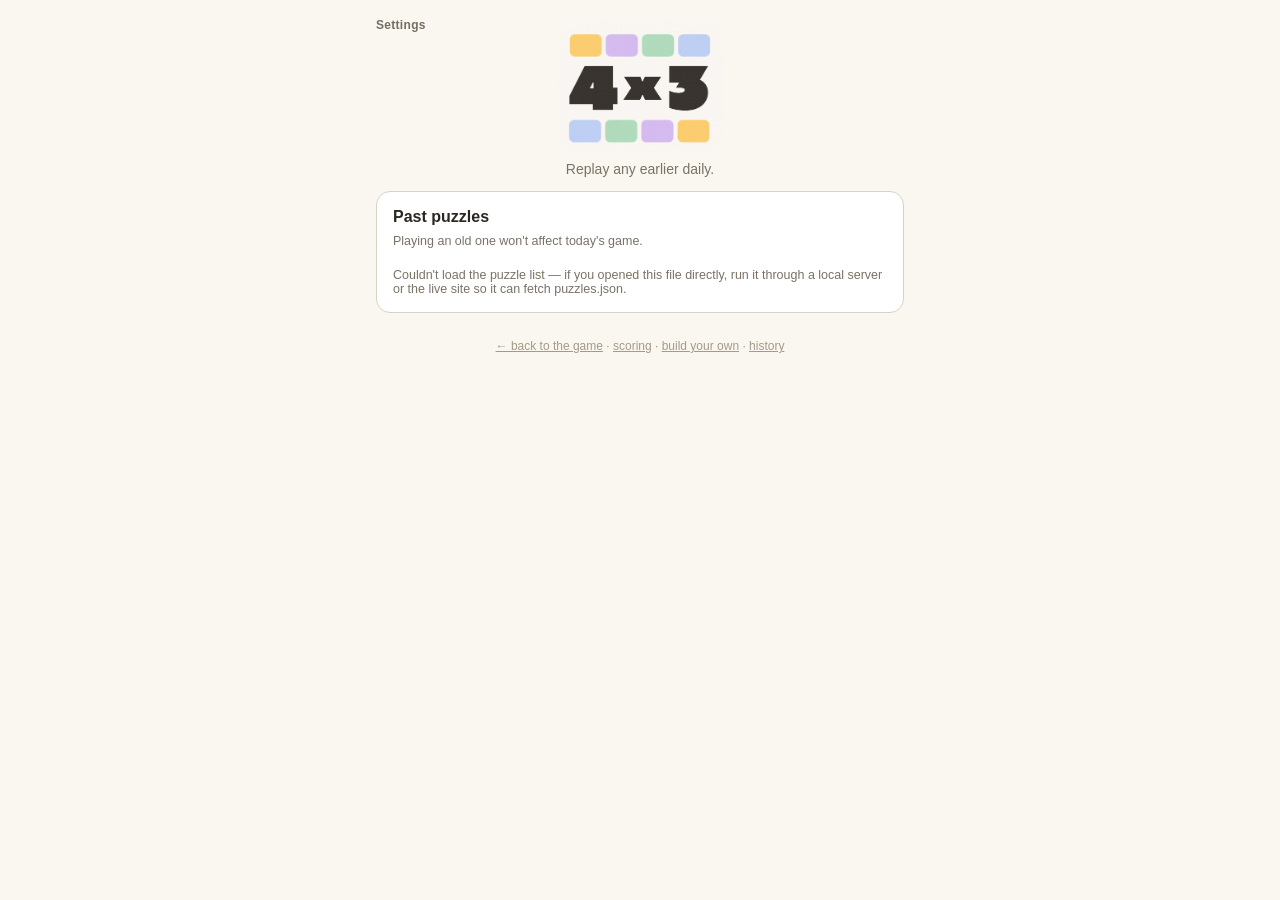
==== archive.html @ e7378973 "push this, but the index is currently broken" ====
<!doctype html>
<html lang="en">
    <head>
        <meta charset="UTF-8" />
        <meta name="viewport" content="width=device-width, initial-scale=1.0" />
        <title>4 × 3 — Past puzzles</title>
        <link rel="manifest" href="manifest.json" />
        <script>
            (function () {
                var p = location.pathname;
                if (!/\/$/.test(p)) {
                    if (/\.[^\/]+$/.test(p)) p = p.replace(/[^\/]*$/, "");
                    else p += "/";
                }
                var b = document.createElement("base");
                b.setAttribute("href", p);
                document.head.appendChild(b);
            })();
        </script>
        <link rel="icon" href="favicon.svg" type="image/svg+xml" />
        <link rel="icon" href="favicon-32.png" type="image/png" sizes="32x32" />
        <link rel="apple-touch-icon" href="apple-touch-icon.png" />
        <link rel="stylesheet" href="shared.css" />
        <script src="shared.js"></script>
        <script defer src="/_vercel/insights/script.js"></script>
    </head>
    <body>
        <div class="wrap">
            <header>
                <a href="index.html" style="display: block"
                    ><img class="logo" src="fourbythreelogo.png" alt="4 × 3"
                /></a>
                <div class="tag">Replay any earlier daily.</div>
            </header>
            <div class="card">
                <b>Past puzzles</b>
                <div class="hint">
                    Playing an old one won't affect today's game.
                </div>
                <div id="archiveList" class="archlist"></div>
            </div>
            <footer>
                <a href="index.html">← back to the game</a> ·
                <a href="scoring.html">scoring</a> ·
                <a href="build.html">build your own</a> ·
                <a href="history.html">history</a>
            </footer>
        </div>
        <script>
            "use strict";
            async function renderArchive() {
                const el = document.getElementById("archiveList");
                el.innerHTML = "<div class='hint'>Loading…</div>";
                let data = null,
                    failed = false;
                try {
                    const r = await fetch(pjURL(), { cache: "no-store" });
                    if (r.ok) data = await r.json();
                    else failed = true;
                } catch (e) {
                    failed = true;
                }
                data = data || {};
                const today = todayStr();
                const showFuture = !!A11Y.fd;
                const keys = Object.keys(data)
                    .filter((k) => showFuture || k <= today)
                    .sort()
                    .reverse();
                if (!keys.length) {
                    el.innerHTML =
                        "<div class='hint'>" +
                        (failed
                            ? "Couldn't load the puzzle list — if you opened this file directly, run it through a local server or the live site so it can fetch puzzles.json."
                            : "No puzzles yet.") +
                        "</div>";
                    return;
                }
                el.innerHTML = "";
                keys.forEach((k) => {
                    const b = document.createElement("button");
                    const isToday = k === today;
                    const isFuture = k > today;
                    b.innerHTML =
                        "<span>" +
                        esc(fmtDate(k)) +
                        "</span>" +
                        "<span class='when'>" +
                        (isToday
                            ? "Today"
                            : isFuture
                              ? "Future (Spoiler!)"
                              : "") +
                        "</span>";
                    if (isFuture) {
                        b.style.borderColor = "var(--bad)";
                        b.style.borderWidth = "2px";
                    }
                    b.onclick = () => {
                        location.href = "index.html#d=" + k;
                    };
                    el.appendChild(b);
                });
            }
            renderArchive();
        </script>
    </body>
</html>
---- shared.css ----
:root {
    --ink: #2b2620;
    --paper: #faf7f1;
    --card: #ffffff;
    --line: #d8d2c6;
    --bad: #d05b5b;
    --good: #56b870;
}

/* Dark Mode Variables and Styling */
.a11y-dm {
    --ink: #faf7f1;
    --paper: #12100d;
    --card: #1f1a16;
    --line: #3d352c;
    --bad: #ff6b6b;
    --good: #51cf66;
}
.a11y-dm .tin {
    background: var(--card);
    border-color: var(--line);
    color: var(--ink);
}
/* Fully remove random color drift in dark mode */
.a11y-dm .tin.idle {
    animation: none !important;
}
/* Styling for settings menu in dark mode */
.a11y-dm #a11yMenu {
    background: var(--card);
    border-color: var(--line);
}
.a11y-dm .a11y-opt:hover {
    background: #2d251f;
}
/* Dark mode modal card */
.a11y-dm .mcard {
    background: var(--card);
    color: var(--ink);
}
/* High contrast + Dark mode combination */
.a11y-dm.a11y-hc {
    --line: #7a7264;
}

* {
    box-sizing: border-box;
    -webkit-tap-highlight-color: transparent;
}
body {
    margin: 0;
    background: var(--paper);
    color: var(--ink);
    font-family:
        -apple-system, BlinkMacSystemFont, "Segoe UI", Roboto, Helvetica, Arial,
        sans-serif;
}
.wrap {
    max-width: 560px;
    margin: 0 auto;
    padding: 20px 16px 60px;
    position: relative;
}
/* subtle current-streak note tucked into the top-right, next to the logo */
.streak-tag {
    position: absolute;
    top: 18px;
    right: 16px;
    z-index: 5; /* mirrors the Settings link on the left */
    font-size: 12px;
    font-weight: 600;
    letter-spacing: 0.3px;
    color: #756d61; /* AA-minimum contrast (~4.8:1) */
    text-decoration: none;
    line-height: 1.2;
    text-align: right;
}
.streak-tag:hover {
    color: #59544a;
}
.streak-tag:focus-visible {
    outline: none;
    border-radius: 4px;
    box-shadow:
        0 0 0 2px var(--paper),
        0 0 0 4px #1f6feb;
}
header {
    text-align: center;
    margin-bottom: 14px;
}
h1 {
    font-size: 42px;
    margin: 0;
    letter-spacing: 2px;
}
.logo {
    width: 168px;
    max-width: 60%;
    display: block;
    margin: 0 auto 6px;
}
.tag {
    color: #7a7264;
    font-size: 14px;
    margin-top: 2px;
}
nav {
    display: flex;
    justify-content: center;
    gap: 8px;
    margin: 18px 0;
}
nav button {
    border: 1.5px solid var(--ink);
    background: transparent;
    color: var(--ink);
    padding: 7px 18px;
    border-radius: 999px;
    font-size: 14px;
    font-weight: 600;
    cursor: pointer;
}
nav button.on {
    background: var(--ink);
    color: var(--paper);
}
.view {
    display: none;
}
.view.on {
    display: block;
}
.card {
    background: var(--card);
    border: 1.5px solid var(--line);
    border-radius: 14px;
    padding: 16px;
    margin-bottom: 14px;
}
.ptitle {
    text-align: center;
    font-weight: 700;
    font-size: 18px;
}
.pauthor {
    text-align: center;
    color: #7a7264;
    font-size: 13px;
    margin-top: 2px;
}
#pSub {
    width: fit-content;
    max-width: 100%;
    margin-left: auto;
    margin-right: auto;
    color: #9a8a6e;
    background: #f4efe6;
    border: 1.5px solid var(--line);
    border-radius: 999px;
    padding: 5px 16px;
    font-size: 12px;
    font-weight: 700;
    letter-spacing: 1px;
    text-transform: uppercase;
}
#pSub.today {
    color: var(--ink);
    border: 2.5px solid transparent;
    padding: 5px 17px;
    background:
        linear-gradient(#f4efe6, #f4efe6) padding-box,
        linear-gradient(
                100deg,
                var(--c0),
                var(--c1),
                var(--c2),
                var(--c3),
                var(--c2),
                var(--c1),
                var(--c0)
            )
            border-box;
    background-size:
        auto,
        320% 100%;
    animation: toastflow 4s ease-in-out infinite alternate;
}
.a11y-dm #pSub {
    background: #2b2620;
    color: var(--ink);
    border-color: var(--line);
}
.a11y-dm #pSub.today {
    background:
        linear-gradient(#1f1a16, #1f1a16) padding-box,
        linear-gradient(
                100deg,
                var(--c0),
                var(--c1),
                var(--c2),
                var(--c3),
                var(--c2),
                var(--c1),
                var(--c0)
            )
            border-box;
}
.betabanner {
    background: #fff3d6;
    border: 1.5px solid #e7b416;
    border-radius: 10px;
    padding: 8px 12px;
    font-size: 13px;
    text-align: center;
    margin-bottom: 12px;
}
.modes {
    display: flex;
    gap: 10px;
    margin-top: 14px;
}
.modes button {
    flex: 1;
    padding: 14px 10px;
    border-radius: 12px;
    border: 1.5px solid var(--ink);
    background: var(--card);
    cursor: pointer;
    font-size: 15px;
    font-weight: 700;
    color: var(--ink);
}
.modes button small {
    display: block;
    font-weight: 400;
    color: #7a7264;
    margin-top: 4px;
    font-size: 12px;
}
.modes button:hover {
    background: #f1ece2;
}
/* board */
#boardWrap {
    margin-top: 4px;
}
#board {
    position: relative;
    width: 100%;
}
.tile {
    position: absolute;
    top: 0;
    left: 0;
    will-change: transform;
    appearance: none;
    -webkit-appearance: none;
    background: none;
    border: 0;
    margin: 0;
    padding: 0;
    font: inherit;
    color: inherit;
    text-align: inherit;
    display: block;
} /* reset native <button> chrome */
/* 3D card: a front face (.tin) and a slightly darker back (.tback) */
.tflip {
    position: absolute;
    inset: 0;
    transform-style: preserve-3d;
    -webkit-transform-style: preserve-3d;
}
.tin {
    width: 100%;
    height: 100%;
    background: var(--card);
    border: 1.5px solid var(--line);
    border-radius: 10px;
    display: flex;
    align-items: center;
    justify-content: center;
    text-align: center;
    font-weight: 700;
    font-size: clamp(11px, 3.4vw, 15px);
    letter-spacing: 0.5px;
    text-transform: uppercase;
    padding: 4px;
    cursor: pointer;
    user-select: none;
    position: relative;
    word-break: break-word;
    transition:
        background 0.35s ease,
        color 0.35s ease,
        border-color 0.35s ease;
    box-shadow: 0 0 0 rgba(43, 38, 32, 0);
    backface-visibility: hidden;
    -webkit-backface-visibility: hidden;
}
.tile.sel .tin {
    background: var(--ink);
    color: var(--paper);
    border-color: var(--ink);
}
.tile:focus-visible {
    outline: none;
}
/* white/blue/white ring reads on light tiles, the black selected tile, and the gold hub alike */
.tile:focus-visible .tin {
    box-shadow:
        0 0 0 2px #fff,
        0 0 0 4px #1f6feb,
        0 0 0 6px #fff !important;
    z-index: 2;
}
/* idle tiles breathe slowly through faint versions of the four game colors */
@keyframes idledrift {
    0% {
        background-color: #fafcff;
    }
    25% {
        background-color: #f9fdfa;
    }
    50% {
        background-color: #fffdf6;
    }
    75% {
        background-color: #fcfaff;
    }
    100% {
        background-color: #fafcff;
    }
}
.tin.idle {
    animation: idledrift 16s linear infinite;
}
.tile.lock .tin {
    cursor: default;
}
.ctrls {
    display: flex;
    justify-content: center;
    gap: 10px;
    margin-top: 16px;
}
.ctrls button,
.hbtn {
    padding: 9px 20px;
    border-radius: 999px;
    border: 1.5px solid var(--ink);
    background: transparent;
    font-weight: 600;
    font-size: 14px;
    cursor: pointer;
    color: var(--ink);
}
.ctrls button.primary,
.hbtn.primary {
    background: var(--ink);
    color: var(--paper);
}
/* visible focus ring on every button — cream gap + blue reads on both the
     transparent pills and the ink-filled primary ones */
nav button:focus-visible,
.modes button:focus-visible,
.ctrls button:focus-visible,
.hbtn:focus-visible,
.yn button:focus-visible,
.mclose:focus-visible,
.fb .stars button:focus-visible {
    outline: none;
    box-shadow:
        0 0 0 2px var(--paper),
        0 0 0 4px #1f6feb;
}
.ctrls button:disabled {
    opacity: 0.35;
    cursor: default;
}
.mist {
    text-align: center;
    margin-top: 12px;
    font-size: 14px;
    color: #7a7264;
}
.mist i {
    display: inline-block;
    width: 11px;
    height: 11px;
    border-radius: 50%;
    background: var(--bad);
    margin: 0 3px;
}
.mist i.spent {
    background: #ddd5c7;
}
.solvedlist {
    margin-top: 10px;
}
.scat {
    border-radius: 10px;
    padding: 5px 12px;
    margin: 5px 0;
    text-align: center;
    display: flex;
    align-items: baseline;
    justify-content: center;
    gap: 8px;
    flex-wrap: wrap;
}
.scat b {
    font-size: 11px;
    letter-spacing: 1.2px;
    text-transform: uppercase;
    white-space: nowrap;
}
.scat span {
    font-size: 13.5px;
    color: var(--ink);
    letter-spacing: 0.3px;
    white-space: nowrap;
}
.scat .hub {
    color: #b8860b;
    font-weight: 700;
}
/* result modal */
#modal {
    position: fixed;
    inset: 0;
    z-index: 100;
    display: none;
    align-items: center;
    justify-content: center;
}
.mback {
    position: absolute;
    inset: 0;
    background: rgba(43, 38, 32, 0.45);
}
.mcard {
    position: relative;
    background: var(--card);
    border-radius: 18px;
    padding: 22px 18px 18px;
    width: 88%;
    max-width: 380px;
    max-height: 86vh;
    overflow: auto;
    box-shadow: 0 14px 44px rgba(43, 38, 32, 0.3);
}
.mclose {
    position: absolute;
    top: 6px;
    right: 12px;
    border: none;
    background: none;
    font-size: 28px;
    cursor: pointer;
    color: #a39a89;
    line-height: 1;
    padding: 4px;
}
.mclose:hover {
    color: var(--ink);
}
.shinewrap {
    position: absolute;
    inset: 0;
    border-radius: inherit;
    overflow: hidden;
    pointer-events: none;
}
.shinewrap .streak {
    position: absolute;
    top: -60%;
    left: 0;
    width: 34%;
    height: 220%;
    transform: rotate(18deg) translateX(-220%);
    background: linear-gradient(
        90deg,
        rgba(255, 255, 255, 0) 0%,
        rgba(255, 255, 255, 0.38) 50%,
        rgba(255, 255, 255, 0) 100%
    );
}
/* top is set per-show in JS to the centre of the 4×3 logo; translateY(-50%)
     centres the pill on that point */
.toast {
    position: fixed;
    left: 50%;
    top: 70px;
    border: 2.5px solid transparent;
    background:
        linear-gradient(var(--card), var(--card)) padding-box,
        linear-gradient(
                100deg,
                var(--c0),
                var(--c1),
                var(--c2),
                var(--c3),
                var(--c2),
                var(--c1),
                var(--c0)
            )
            border-box;
    background-size:
        auto,
        320% 100%;
    animation: toastflow 4s ease-in-out infinite alternate;
    color: var(--ink);
    padding: 9px 18px;
    border-radius: 999px;
    font-size: 14px;
    font-weight: 600;
    box-shadow: 0 6px 18px rgba(43, 38, 32, 0.25);
    opacity: 0;
    transform: translate(-50%, calc(-50% - 30px)) scale(0.9);
    pointer-events: none;
    z-index: 50;
    transition:
        opacity 0.22s ease,
        transform 0.45s cubic-bezier(0.2, 1.45, 0.35, 1);
}
.toast.show {
    opacity: 1;
    transform: translate(-50%, -50%) scale(1);
}
/* exit: accelerate up-and-off to the right with a little spin */
.toast.show.fly {
    opacity: 0;
    transform: translate(calc(-50% + 120vw), calc(-50% - 70vh)) rotate(-200deg)
        scale(1);
    transition:
        transform 0.7s cubic-bezier(0.5, 0, 0.9, 0.4),
        opacity 0.55s ease 0.2s;
}
@keyframes toastflow {
    from {
        background-position:
            0 0,
            0% 50%;
    }
    to {
        background-position:
            0 0,
            100% 50%;
    }
}
/* result */
.result h2 {
    text-align: center;
    margin: 10px 0 2px;
}
.score {
    text-align: center;
    font-size: 15px;
    margin-bottom: 10px;
}
.emoji {
    text-align: center;
    font-size: 22px;
    line-height: 1.35;
    margin: 10px 0;
    user-select: all;
}
.rowbtns {
    display: flex;
    justify-content: center;
    gap: 10px;
    flex-wrap: wrap;
}
/* builder */
.f label {
    display: block;
    font-size: 12px;
    font-weight: 700;
    text-transform: uppercase;
    letter-spacing: 0.5px;
    color: #7a7264;
    margin: 10px 0 3px;
}
.f input {
    width: 100%;
    padding: 10px 12px;
    border: 1.5px solid var(--line);
    border-radius: 8px;
    font-size: 16px;
    background: #fff;
    color: var(--ink);
} /* 16px keeps iOS from zooming on focus */
.f input:focus {
    outline: none;
    border-color: var(--ink);
}
.catbox {
    border: none;
    border-radius: 12px;
    padding: 6px 14px 14px;
    margin-top: 12px;
}
.catbox label {
    color: #5d564a;
}
.two {
    display: flex;
    gap: 8px;
}
.two > div {
    flex: 1;
    min-width: 0;
}
/* phones: stack the side-by-side input pairs and let action buttons wrap full-width */
@media (max-width: 480px) {
    .two {
        flex-direction: column;
        gap: 0;
    }
    .f .ctrls {
        flex-wrap: wrap;
    }
    .f .ctrls button {
        flex: 1 1 100%;
    }
    .catbox {
        padding: 6px 11px 12px;
    }
}
.vmsg {
    font-size: 13.5px;
    margin: 4px 0;
}
.vmsg.err {
    color: var(--bad);
}
.vmsg.ok {
    color: var(--good);
    font-weight: 600;
}
.linkbox {
    background: #f1ece2;
    border-radius: 8px;
    padding: 9px 10px;
    font-size: 12px;
    word-break: break-all;
    margin: 6px 0;
    max-height: 64px;
    overflow: auto;
}
.hint {
    font-size: 12.5px;
    color: #7a7264;
    margin-top: 8px;
}
/* feedback */
.fb .stars {
    display: flex;
    gap: 6px;
    margin: 4px 0 10px;
}
.fb .stars button {
    font-size: 24px;
    background: none;
    border: none;
    cursor: pointer;
    filter: grayscale(1);
    padding: 2px;
}
.fb .stars button.on {
    filter: none;
}
.fb textarea {
    width: 100%;
    min-height: 70px;
    border: 1.5px solid var(--line);
    border-radius: 8px;
    padding: 8px;
    font-size: 14px;
    font-family: inherit;
}
.yn {
    display: flex;
    gap: 8px;
    margin: 4px 0 10px;
}
.yn button {
    padding: 6px 16px;
    border-radius: 999px;
    border: 1.5px solid var(--ink);
    background: transparent;
    cursor: pointer;
    font-weight: 600;
    color: var(--ink);
}
.yn button.on {
    background: var(--ink);
    color: var(--paper);
}
/* stats */
.statgrid {
    display: grid;
    grid-template-columns: repeat(2, 1fr);
    gap: 10px;
    margin-top: 12px;
}
.stat {
    background: #f1ece2;
    border-radius: 10px;
    padding: 14px;
    text-align: center;
}
.stat b {
    display: block;
    font-size: 28px;
}
.stat span {
    font-size: 12.5px;
    color: #7a7264;
}
footer {
    text-align: center;
    font-size: 12px;
    color: #a39a89;
    margin-top: 26px;
}
footer a {
    color: inherit;
    text-decoration: underline;
    cursor: pointer;
}
footer a:hover {
    color: var(--ink);
}
footer a:focus-visible {
    outline: none;
    border-radius: 4px;
    box-shadow:
        0 0 0 2px var(--paper),
        0 0 0 4px #1f6feb;
}
/* archive */
.archlist {
    display: flex;
    flex-direction: column;
    gap: 8px;
    margin-top: 12px;
}
.archlist button {
    display: flex;
    justify-content: space-between;
    align-items: center;
    gap: 10px;
    width: 100%;
    text-align: left;
    padding: 11px 14px;
    border: 1.5px solid var(--line);
    border-radius: 10px;
    background: var(--card);
    color: var(--ink);
    cursor: pointer;
    font-size: 15px;
    font-weight: 600;
}
.archlist button:hover {
    background: #f1ece2;
}
.archlist button.cur {
    border-color: var(--ink);
}
.archlist button .when {
    font-size: 12px;
    color: #7a7264;
    font-weight: 400;
    white-space: nowrap;
}
.archlist button:focus-visible {
    outline: none;
    box-shadow:
        0 0 0 2px var(--paper),
        0 0 0 4px #1f6feb;
}
/* scoring */
.scoresec {
    margin-top: 16px;
}
.scoresec > b {
    font-size: 11px;
    letter-spacing: 1px;
    text-transform: uppercase;
    color: #7a7264;
    display: block;
    margin-bottom: 2px;
}
.srow {
    display: flex;
    justify-content: space-between;
    align-items: baseline;
    gap: 14px;
    padding: 8px 0;
    border-top: 1px solid var(--line);
    font-size: 14px;
    line-height: 1.35;
}
.srow .v {
    font-weight: 700;
    white-space: nowrap;
}
.srow .v.good {
    color: #3b8f57;
}
.srow .v.bad {
    color: var(--bad);
}
.srow .sd {
    color: var(--ink);
    font-size: 11px;
}
.srow .sd {
    color: var(--ink);
    font-size: 11px;
}
.srow .sd {
    color: var(--ink);
    font-size: 11px;
}
/* rounded card; effects STACK so combined results read together */
/* secret reset code: ↑ ↑ ↓ ↓ ↑ ↑ ----------
     Clears the saved progress for the loaded puzzle and deals a fresh board. */
/* mobile-friendly reset: tap the 4×3 logo 5 times quickly */
/* ---------- shareable result image ---------- */
/* smooth four-colour wheel, like the hub tile's end-state gradient */
/* an off-centre diagonal shine streak (pos 0..1 along the top-left→bottom-right axis) */
/* ---- RULE BREAKER: the board crumbles — dusty, cracked, colour drained ---- */
/* ---- metal plaque: engraved gold / silver / red ---- */
/* ---- RAINBOW: four diagonal colour bands behind a frosted panel ---- */
/* rounded card; effects STACK so combined results read together */
/* Perfect Game → a shiny gold ring just inside the rainbow border, plus a glossy 3D sheen */
/* logo if available (data URI never taints the canvas) */
/* footer: tagline + url */
/* URL line, with the little fish in line beside it at 60% opacity */
/* ---------- beta feedback ---------- */
/* stats */
/* achievements box */
.ach-box {
    border: 1.5px solid var(--line);
    border-radius: 14px;
    padding: 14px 14px 15px;
    margin-top: 14px;
    background: var(--card);
}
.ach-box > b {
    font-size: 11px;
    letter-spacing: 1px;
    text-transform: uppercase;
    color: #7a7264;
    display: block;
    margin-bottom: 11px;
}
.ach-grid {
    display: flex;
    flex-wrap: wrap;
    gap: 8px;
}
.achbox {
    width: 46px;
    height: 46px;
    display: flex;
    align-items: center;
    justify-content: center;
    font-size: 24px;
    line-height: 1;
    border-radius: 11px;
    border: 1.5px solid var(--line);
    background: #faf7f1;
    cursor: help;
    user-select: none;
}
.achbox.locked {
    color: #bfb7a7;
    background: #f2eee6;
    font-weight: 700;
    font-size: 20px;
}
.histlist {
    display: flex;
    flex-direction: column;
    gap: 8px;
    margin-top: 14px;
}
.histrow {
    border: 1.5px solid var(--line);
    border-radius: 10px;
    padding: 10px 13px;
    background: var(--card);
}
.histrow .hh-top {
    display: flex;
    justify-content: space-between;
    align-items: baseline;
    gap: 10px;
}
.histrow .hh-date {
    font-weight: 700;
    font-size: 14px;
}
.histrow .hh-score {
    font-weight: 800;
    font-size: 14px;
    white-space: nowrap;
}
.histrow .hh-score.loss {
    color: var(--bad);
}
.histrow .hh-meta {
    font-size: 12.5px;
    color: #7a7264;
    margin-top: 2px;
}
.histrow .hh-badges {
    display: flex;
    flex-wrap: wrap;
    gap: 5px;
    margin-top: 7px;
}
.histrow.tappable {
    cursor: pointer;
}
.histrow.tappable:hover {
    background: #faf7f1;
    border-color: #cfc7b8;
}
.hh-cardlink {
    color: #7d3fc4;
    font-weight: 700;
    white-space: nowrap;
}
#cardLightbox {
    position: fixed;
    inset: 0;
    z-index: 120;
    display: none;
    align-items: center;
    justify-content: center;
    background: rgba(43, 38, 32, 0.62);
    padding: 20px;
    cursor: zoom-out;
}
#cardLightbox.show {
    display: flex;
}
#cardLightbox img {
    max-width: min(420px, 92vw);
    max-height: 90vh;
    width: auto;
    border-radius: 14px;
    box-shadow: 0 14px 44px rgba(0, 0, 0, 0.4);
}
.hbadge {
    font-size: 10.5px;
    font-weight: 700;
    letter-spacing: 0.3px;
    text-transform: uppercase;
    padding: 2px 8px;
    border-radius: 999px;
    background: #f1ece2;
    color: #5d564a;
    border: 1px solid var(--line);
}
.hbadge.gold {
    background: linear-gradient(120deg, #f7e7a8, #d8b24a);
    color: #5a4406;
    border-color: #caa53a;
}
.hbadge.silver {
    background: linear-gradient(120deg, #eef1f5, #c2c9d4);
    color: #5d564a;
    border-color: #d8d2c6;
}
.hbadge.silver {
    background: linear-gradient(120deg, #eef1f5, #c2c9d4);
    color: #4a505c;
    border-color: #b8bfca;
}
.hbadge.rule {
    background: #f3dada;
    color: #7a2e22;
    border-color: #e0b3b3;
}

/* ---------- accessibility menu ---------- */
/* "Settings" link, upper-left of the column — exact mirror of the streak tag */
#a11yBtn {
    position: absolute;
    top: 18px;
    left: 16px;
    z-index: 5;
    border: 0;
    background: none;
    padding: 0;
    font-family: inherit;
    font-size: 12px;
    font-weight: 600;
    letter-spacing: 0.3px;
    line-height: 1.2;
    color: #756d61;
    cursor: pointer;
    text-align: left;
} /* AA-minimum contrast (~4.8:1) */
#a11yBtn:hover {
    color: #59544a;
}
#a11yBtn:focus-visible {
    outline: none;
    border-radius: 4px;
    box-shadow:
        0 0 0 2px var(--paper),
        0 0 0 4px #1f6feb;
}
#a11yMenu {
    position: absolute;
    top: 42px;
    left: 16px;
    z-index: 140;
    background: var(--card);
    border: 1.5px solid var(--line);
    border-radius: 12px;
    padding: 10px;
    box-shadow: 0 8px 26px rgba(43, 38, 32, 0.22);
    min-width: 196px;
}
#a11yMenu[hidden] {
    display: none;
}
#a11yMenu .a11y-h {
    font-size: 11px;
    font-weight: 700;
    text-transform: uppercase;
    letter-spacing: 1px;
    color: #7a7264;
    margin: 2px 4px 8px;
}
.a11y-opt {
    display: flex;
    align-items: center;
    gap: 9px;
    padding: 7px 6px;
    border-radius: 8px;
    font-size: 14px;
    cursor: pointer;
}
.a11y-opt:hover {
    background: #f1ece2;
}
.a11y-opt input {
    width: 18px;
    height: 18px;
    flex: none;
    cursor: pointer;
}
.a11y-opt:focus-within {
    box-shadow:
        0 0 0 2px var(--paper),
        0 0 0 4px #1f6feb;
}

/* ---------- a11y: reduced motion (kills CSS animation/transition; JS gates GSAP) ---------- */
.a11y-rm *,
.a11y-rm *::before,
.a11y-rm *::after {
    animation-duration: 0.001ms !important;
    animation-iteration-count: 1 !important;
    transition-duration: 0.001ms !important;
}

/* ---------- a11y: labeled colors (show each solved tile's colour name) ---------- */
.tlabel {
    display: none;
    position: absolute;
    right: 5px;
    bottom: 3px;
    font-size: 9px;
    font-weight: 800;
    letter-spacing: 0.3px;
    text-transform: lowercase;
    opacity: 0.9;
    pointer-events: none;
}
.a11y-lc .tlabel {
    display: block;
}

/* ---------- a11y: high contrast (darker text, stronger borders) ---------- */
.a11y-hc {
    --line: #8a8174;
}
.a11y-hc body {
    color: #15120d;
}
.a11y-hc .tag,
.a11y-hc .hint,
.a11y-hc footer,
.a11y-hc .pauthor,
.a11y-hc .scat span,
.a11y-hc .srow .sd,
.a11y-hc .streak-tag,
.a11y-hc #a11yBtn,
.a11y-hc .stat span,
.a11y-hc .cell .auth {
    color: #3a3128 !important;
}
.a11y-hc footer a {
    color: #15120d;
}
.a11y-hc .tin {
    border-width: 2px;
    border-color: #6a6253;
}
.a11y-hc .card,
.a11y-hc .histrow,
.a11y-hc .archlist button,
.a11y-hc .tally-row {
    border-color: #7a7264;
}

/* ---------- a11y: bigger text ---------- */
.a11y-bt .tin {
    font-size: clamp(13px, 4.2vw, 18px);
}
.a11y-bt .tag,
.a11y-bt .hint,
.a11y-bt .pauthor {
    font-size: 15px;
}
.a11y-bt .scat span {
    font-size: 15px;
}
.a11y-bt .scat b {
    font-size: 12.5px;
}
.a11y-bt .hbtn,
.a11y-bt .ctrls button,
.a11y-bt nav button,
.a11y-bt .modes button {
    font-size: 16px;
}
.a11y-bt .srow,
.a11y-bt #mbody,
.a11y-bt .result,
.a11y-bt .tr-label {
    font-size: 16px;
}
.a11y-bt .tally-count {
    font-size: 62px;
}
.a11y-bt .hh-date,
.a11y-bt .hh-score,
.a11y-bt footer {
    font-size: 15px;
}
.a11y-bt .f input,
.a11y-bt .f label {
    font-size: 16px;
}

/* ---------- score tally (counter + icon badges in the result modal) ---------- */
.tally-count {
    font-size: 54px;
    font-weight: 800;
    text-align: center;
    color: var(--ink);
    line-height: 1;
    margin: 6px 0 12px;
}
.tally-icons {
    display: flex;
    flex-wrap: wrap;
    gap: 7px;
    justify-content: center;
    min-height: 1px;
}
.tally-ico {
    width: 40px;
    height: 40px;
    display: flex;
    align-items: center;
    justify-content: center;
    font-size: 22px;
    border-radius: 10px;
    border: 1.5px solid var(--line);
    background: #faf7f1;
    cursor: help;
    user-select: none;
}
/* readable award rows: icon · description · coloured points, stays on screen for screenshots */
.tally-list {
    display: flex;
    flex-direction: column;
    gap: 7px;
    max-width: 300px;
    margin: 2px auto 12px;
}
.tally-row {
    display: flex;
    align-items: center;
    gap: 10px;
    padding: 8px 12px;
    border-radius: 11px;
    border: 1.5px solid var(--line);
    background: #fff;
    box-shadow: 0 1px 4px rgba(43, 38, 32, 0.06);
    will-change: transform, opacity;
}
.tally-row .tr-ico {
    flex: none;
    width: 24px;
    text-align: center;
    font-size: 21px;
    line-height: 1;
}
.tally-row .tr-label {
    flex: 1;
    text-align: left;
    font-size: 13.5px;
    font-weight: 600;
    color: var(--ink);
    line-height: 1.25;
}
.tally-row .tr-delta {
    flex: none;
    font-weight: 800;
    font-size: 15px;
    font-variant-numeric: tabular-nums;
}
.tally-row.pos {
    border-color: rgba(86, 184, 112, 0.5);
    background: linear-gradient(#fff, #f4fbf6);
}
.tally-row.pos .tr-delta {
    color: var(--good);
}
.tally-row.neg {
    border-color: rgba(208, 91, 91, 0.45);
    background: linear-gradient(#fff, #fdf5f5);
}
.tally-row.neg .tr-delta {
    color: var(--bad);
}
.tally-row.ach {
    border-color: rgba(231, 180, 22, 0.55);
    background: linear-gradient(#fff, #fdf8e9);
}
/* ---------- history page ---------- */
/* big streak hero in the signature four-colour gradient */
.streak-hero {
    position: relative;
    overflow: hidden;
    border-radius: 16px;
    padding: 22px 18px 20px;
    text-align: center;
    color: #fff;
    margin-top: 14px;
    background: linear-gradient(
        100deg,
        var(--c0),
        var(--c1),
        var(--c2),
        var(--c3),
        var(--c2),
        var(--c1),
        var(--c0)
    );
    background-size: 320% 100%;
    animation: toastflow 5s ease-in-out infinite alternate;
    box-shadow: 0 10px 26px rgba(43, 38, 32, 0.2);
}
.streak-hero .sh-num {
    font-size: 64px;
    font-weight: 800;
    line-height: 1;
    text-shadow: 0 2px 10px rgba(0, 0, 0, 0.22);
}
.streak-hero .sh-label {
    font-size: 13px;
    font-weight: 700;
    letter-spacing: 1.5px;
    text-transform: uppercase;
    margin-top: 4px;
    text-shadow: 0 1px 4px rgba(0, 0, 0, 0.2);
}
.streak-hero .sh-sub {
    font-size: 12.5px;
    margin-top: 9px;
    opacity: 0.95;
    text-shadow: 0 1px 3px rgba(0, 0, 0, 0.2);
}
/* subtle colour-tinted stat squares */
.hstats {
    display: grid;
    grid-template-columns: repeat(2, 1fr);
    gap: 10px;
    margin-top: 10px;
}
.hstat {
    border-radius: 12px;
    padding: 13px 12px;
    text-align: center;
    border: 1.5px solid transparent;
}
.hstat b {
    display: block;
    font-size: 26px;
    font-weight: 800;
    line-height: 1;
    text-shadow: 0 2px 10px rgba(0, 0, 0, 0.22);
}
.hstat {
    border-radius: 12px;
    padding: 13px 12px;
    text-align: center;
    border: 1.5px solid transparent;
}
.hstat.c0 {
    background: #eef4fe;
    border-color: #d3e1fb;
}
.hstat.c0 b {
    color: #3f6fd0;
}
.hstat.c1 {
    background: #edf7f0;
    border-color: #d1e9d8;
}
.hstat.c1 b {
    color: #3f9b5e;
}
.hstat.c2 {
    background: #fcf6e2;
    border-color: #efe2b4;
}
.hstat.c2 b {
    color: #b3870f;
}
.hstat.c3 {
    background: #f5eefb;
    border-color: #e6d5f3;
}
.hstat.c3 b {
    color: #8a55c9;
}
/* achievements rectangle */
.ach-box {
    border: 1.5px solid var(--line);
    border-radius: 14px;
    padding: 14px 14px 15px;
    margin-top: 14px;
    background: var(--card);
}
.ach-box > b {
    font-size: 11px;
    letter-spacing: 1px;
    text-transform: uppercase;
    color: #7a7264;
    display: block;
    margin-bottom: 11px;
}
.ach-grid {
    display: flex;
    flex-wrap: wrap;
    gap: 8px;
}
.achbox {
    width: 46px;
    height: 46px;
    display: flex;
    align-items: center;
    justify-content: center;
    font-size: 24px;
    line-height: 1;
    border-radius: 11px;
    border: 1.5px solid var(--line);
    background: #faf7f1;
    cursor: help;
    user-select: none;
}
.achbox.locked {
    color: #bfb7a7;
    background: #f2eee6;
    font-weight: 700;
    font-size: 20px;
}
.histlist {
    display: flex;
    flex-direction: column;
    gap: 8px;
    margin-top: 14px;
}
.histrow {
    border: 1.5px solid var(--line);
    border-radius: 10px;
    padding: 10px 13px;
    background: var(--card);
}
.histrow .hh-top {
    display: flex;
    justify-content: space-between;
    align-items: baseline;
    gap: 10px;
}
.histrow .hh-date {
    font-weight: 700;
    font-size: 14px;
}
.histrow .hh-score {
    font-weight: 800;
    font-size: 14px;
    white-space: nowrap;
}
.histrow .hh-score.loss {
    color: var(--bad);
}
.histrow .hh-meta {
    font-size: 12.5px;
    color: #7a7264;
    margin-top: 2px;
}
.histrow .hh-badges {
    display: flex;
    flex-wrap: wrap;
    gap: 5px;
    margin-top: 7px;
}
.histrow.tappable {
    cursor: pointer;
}
.histrow.tappable:hover {
    background: #faf7f1;
    border-color: #cfc7b8;
}
.hh-cardlink {
    color: #7d3fc4;
    font-weight: 700;
    white-space: nowrap;
}
#cardLightbox {
    position: fixed;
    inset: 0;
    z-index: 120;
    display: none;
    align-items: center;
    justify-content: center;
    background: rgba(43, 38, 32, 0.62);
    padding: 20px;
    cursor: zoom-out;
}
#cardLightbox.show {
    display: flex;
}
#cardLightbox img {
    max-width: min(420px, 92vw);
    max-height: 90vh;
    width: auto;
    border-radius: 14px;
    box-shadow: 0 14px 44px rgba(0, 0, 0, 0.4);
}
.hbadge {
    font-size: 10.5px;
    font-weight: 700;
    letter-spacing: 0.3px;
    text-transform: uppercase;
    padding: 2px 8px;
    border-radius: 999px;
    background: #f1ece2;
    color: #5d564a;
    border: 1px solid var(--line);
}
.hbadge.gold {
    background: linear-gradient(120deg, #f7e7a8, #d8b24a);
    color: #5a4406;
    border-color: #caa53a;
}
.hbadge.silver {
    background: linear-gradient(120deg, #eef1f5, #c2c9d4);
    color: #4a505c;
    border-color: #b8bfca;
}
.hbadge.rule {
    background: #f3dada;
    color: #7a2e22;
    border-color: #e0b3b3;
}

/* ---------- accessibility menu ---------- */
/* "Settings" link, upper-left of the column — exact mirror of the streak tag */
#a11yBtn {
    position: absolute;
    top: 18px;
    left: 16px;
    z-index: 5;
    border: 0;
    background: none;
    padding: 0;
    font-family: inherit;
    font-size: 12px;
    font-weight: 600;
    letter-spacing: 0.3px;
    line-height: 1.2;
    color: #756d61;
    cursor: pointer;
    text-align: left;
} /* AA-minimum contrast (~4.8:1) */
#a11yBtn:hover {
    color: #59544a;
}
#a11yBtn:focus-visible {
    outline: none;
    border-radius: 4px;
    box-shadow:
        0 0 0 2px var(--paper),
        0 0 0 4px #1f6feb;
}
#a11yMenu {
    position: absolute;
    top: 42px;
    left: 16px;
    z-index: 140;
    background: var(--card);
    border: 1.5px solid var(--line);
    border-radius: 12px;
    padding: 10px;
    box-shadow: 0 8px 26px rgba(43, 38, 32, 0.22);
    min-width: 196px;
}
#a11yMenu[hidden] {
    display: none;
}
#a11yMenu .a11y-h {
    font-size: 11px;
    font-weight: 700;
    text-transform: uppercase;
    letter-spacing: 1px;
    color: #7a7264;
    margin: 2px 4px 8px;
}
.a11y-opt {
    display: flex;
    align-items: center;
    gap: 9px;
    padding: 7px 6px;
    border-radius: 8px;
    font-size: 14px;
    cursor: pointer;
}
.a11y-opt:hover {
    background: #f1ece2;
}
.a11y-opt input {
    width: 18px;
    height: 18px;
    flex: none;
    cursor: pointer;
}
.a11y-opt:focus-within {
    box-shadow:
        0 0 0 2px var(--paper),
        0 0 0 4px #1f6feb;
}

/* ---------- a11y: reduced motion (kills CSS animation/transition; JS gates GSAP) ---------- */
.a11y-rm *,
.a11y-rm *::before,
.a11y-rm *::after {
    animation-duration: 0.001ms !important;
    animation-iteration-count: 1 !important;
    transition-duration: 0.001ms !important;
}

/* ---------- a11y: labeled colors (show each solved tile's colour name) ---------- */
.tlabel {
    display: none;
    position: absolute;
    right: 5px;
    bottom: 3px;
    font-size: 9px;
    font-weight: 800;
    letter-spacing: 0.3px;
    text-transform: lowercase;
    opacity: 0.9;
    pointer-events: none;
}
.a11y-lc .tlabel {
    display: block;
}

/* ---------- a11y: high contrast (darker text, stronger borders) ---------- */
.a11y-hc {
    --line: #8a8174;
}
.a11y-hc body {
    color: #15120d;
}
.a11y-hc .tag,
.a11y-hc .hint,
.a11y-hc footer,
.a11y-hc .pauthor,
.a11y-hc .scat span,
.a11y-hc .srow .sd,
.a11y-hc .streak-tag,
.a11y-hc #a11yBtn,
.a11y-hc .stat span,
.a11y-hc .cell .auth {
    color: #3a3128 !important;
}
.a11y-hc footer a {
    color: #15120d;
}
.a11y-hc .tin {
    border-width: 2px;
    border-color: #6a6253;
}
.a11y-hc .card,
.a11y-hc .histrow,
.a11y-hc .archlist button,
.a11y-hc .tally-row {
    border-color: #7a7264;
}

/* ---------- a11y: bigger text ---------- */
.a11y-bt .tin {
    font-size: clamp(13px, 4.2vw, 18px);
}
.a11y-bt .tag,
.a11y-bt .hint,
.a11y-bt .pauthor {
    font-size: 15px;
}
.a11y-bt .scat span {
    font-size: 15px;
}
.a11y-bt .scat b {
    font-size: 12.5px;
}
.a11y-bt .hbtn,
.a11y-bt .ctrls button,
.a11y-bt nav button,
.a11y-bt .modes button {
    font-size: 16px;
}
.a11y-bt .srow,
.a11y-bt #mbody,
.a11y-bt .result,
.a11y-bt .tr-label {
    font-size: 16px;
}
.a11y-bt .tally-count {
    font-size: 62px;
}
.a11y-bt .hh-date,
.a11y-bt .hh-score,
.a11y-bt footer {
    font-size: 15px;
}
.a11y-bt .f input,
.a11y-bt .f label {
    font-size: 16px;
}
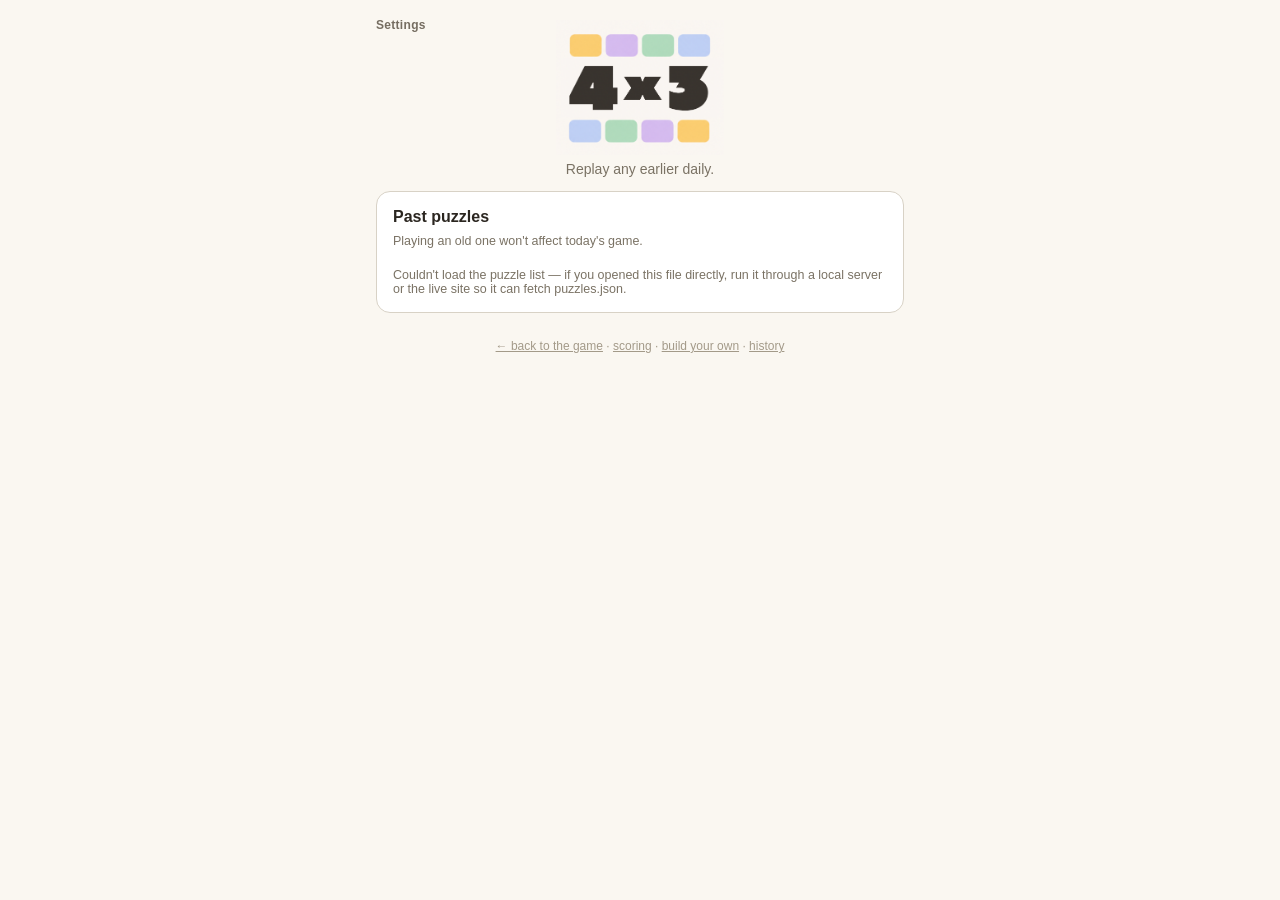
==== commit 1f580fa7: "Make puzzles.json fetchable?" ====
--- a/archive.html
+++ b/archive.html
@@ -22,7 +22,6 @@
         <link rel="apple-touch-icon" href="apple-touch-icon.png" />
         <link rel="stylesheet" href="shared.css" />
         <script src="shared.js"></script>
-        <script defer src="/_vercel/insights/script.js"></script>
     </head>
     <body>
         <div class="wrap">
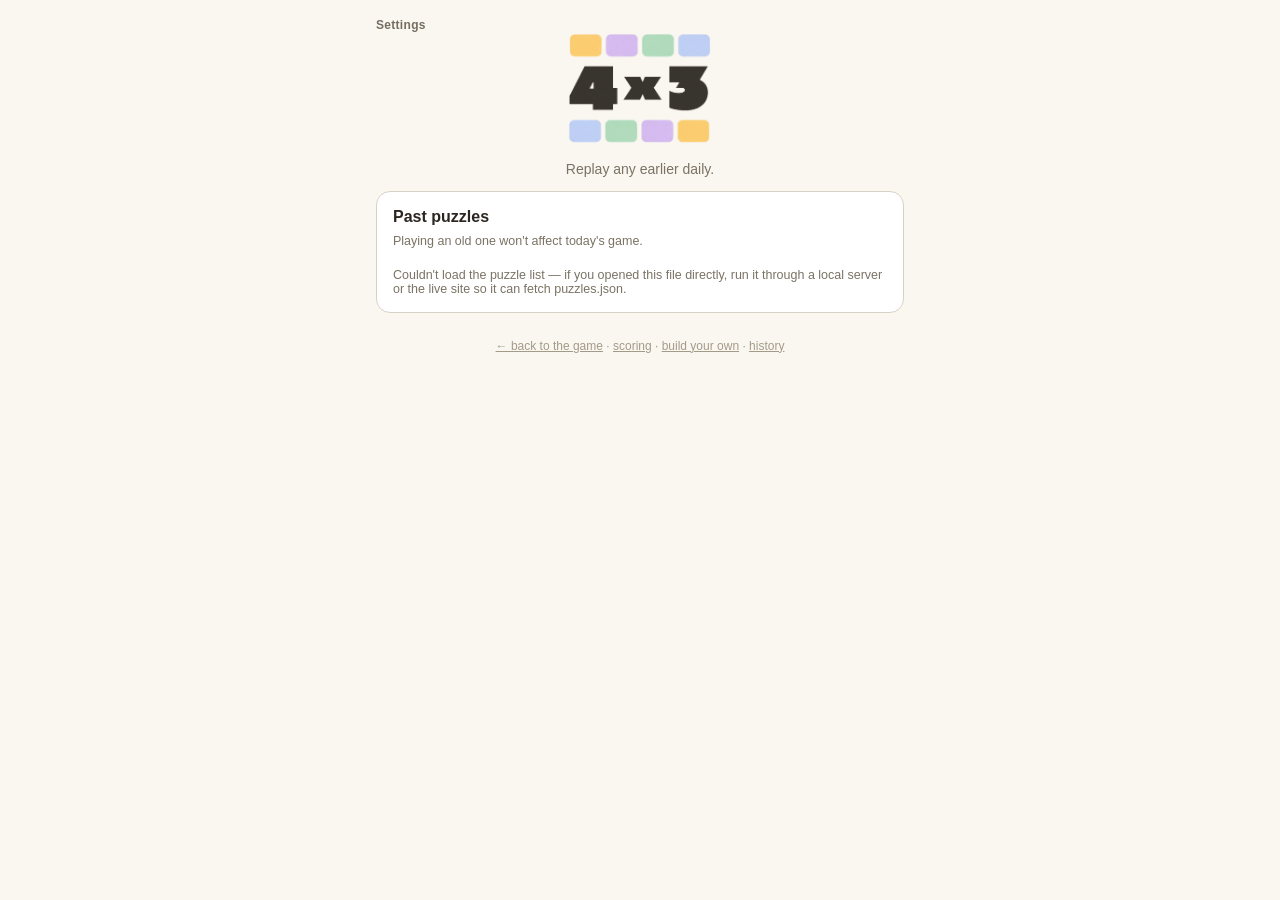
==== commit 89c9585d: "Make all of the logos dynamically theme, fix small formatting issue, and add back scoring page" ====
--- a/archive.html
+++ b/archive.html
@@ -27,7 +27,7 @@
         <div class="wrap">
             <header>
                 <a href="index.html" style="display: block"
-                    ><img class="logo" src="fourbythreelogo.png" alt="4 × 3"
+                    ><img class="logo" src="logo.png" alt="4 × 3"
                 /></a>
                 <div class="tag">Replay any earlier daily.</div>
             </header>
--- a/shared.css
+++ b/shared.css
@@ -817,14 +817,8 @@
 .srow .sd {
     color: var(--ink);
     font-size: 11px;
-}
-.srow .sd {
-    color: var(--ink);
-    font-size: 11px;
-}
-.srow .sd {
-    color: var(--ink);
-    font-size: 11px;
+    text-align: right;
+    max-width: 56%;
 }
 /* rounded card; effects STACK so combined results read together */
 /* secret reset code: ↑ ↑ ↓ ↓ ↑ ↑ ----------
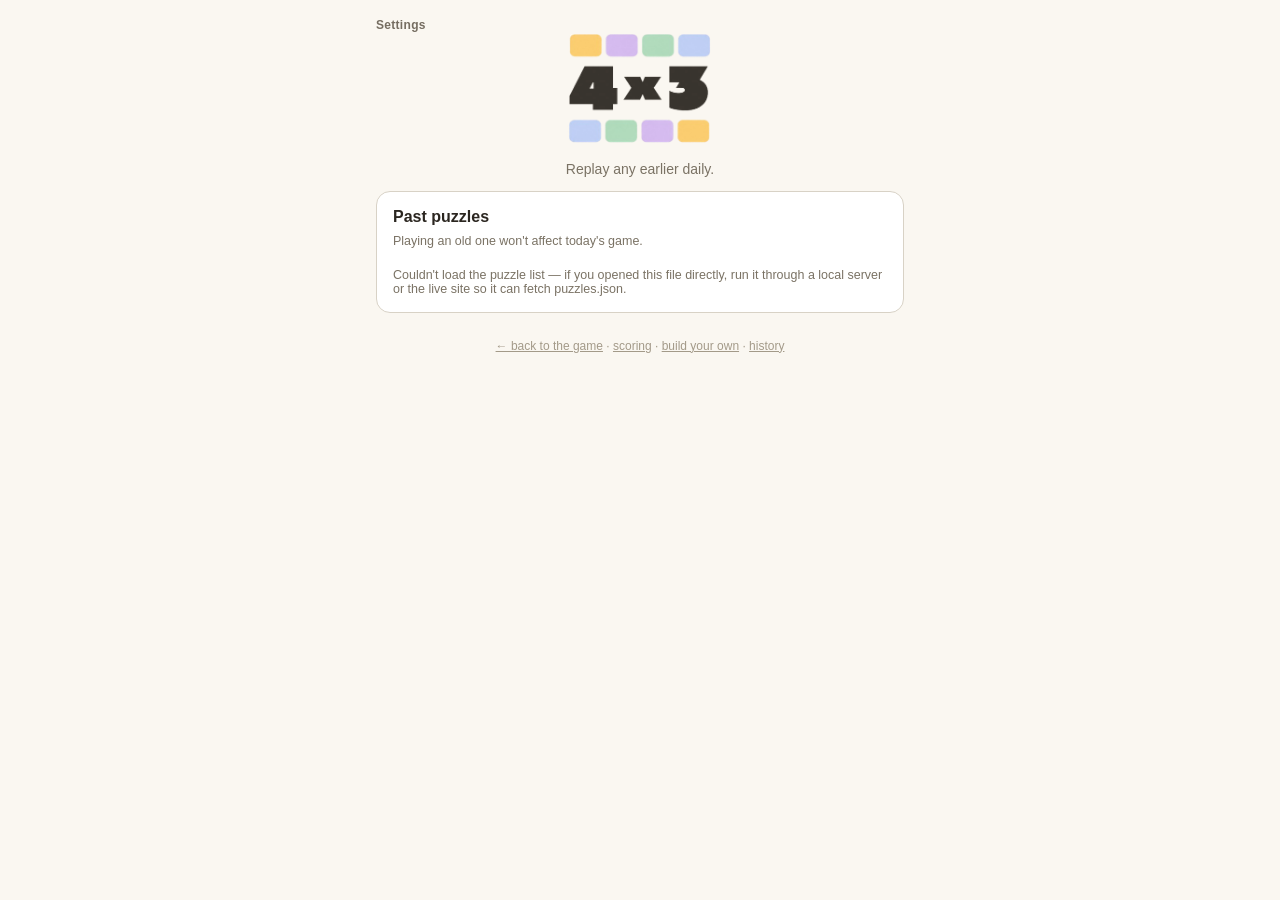
==== commit 0c3d7f3b: "fix svg????" ====
--- a/archive.html
+++ b/archive.html
@@ -18,8 +18,6 @@
             })();
         </script>
         <link rel="icon" href="favicon.svg" type="image/svg+xml" />
-        <link rel="icon" href="favicon-32.png" type="image/png" sizes="32x32" />
-        <link rel="apple-touch-icon" href="apple-touch-icon.png" />
         <link rel="stylesheet" href="shared.css" />
         <script src="shared.js"></script>
     </head>
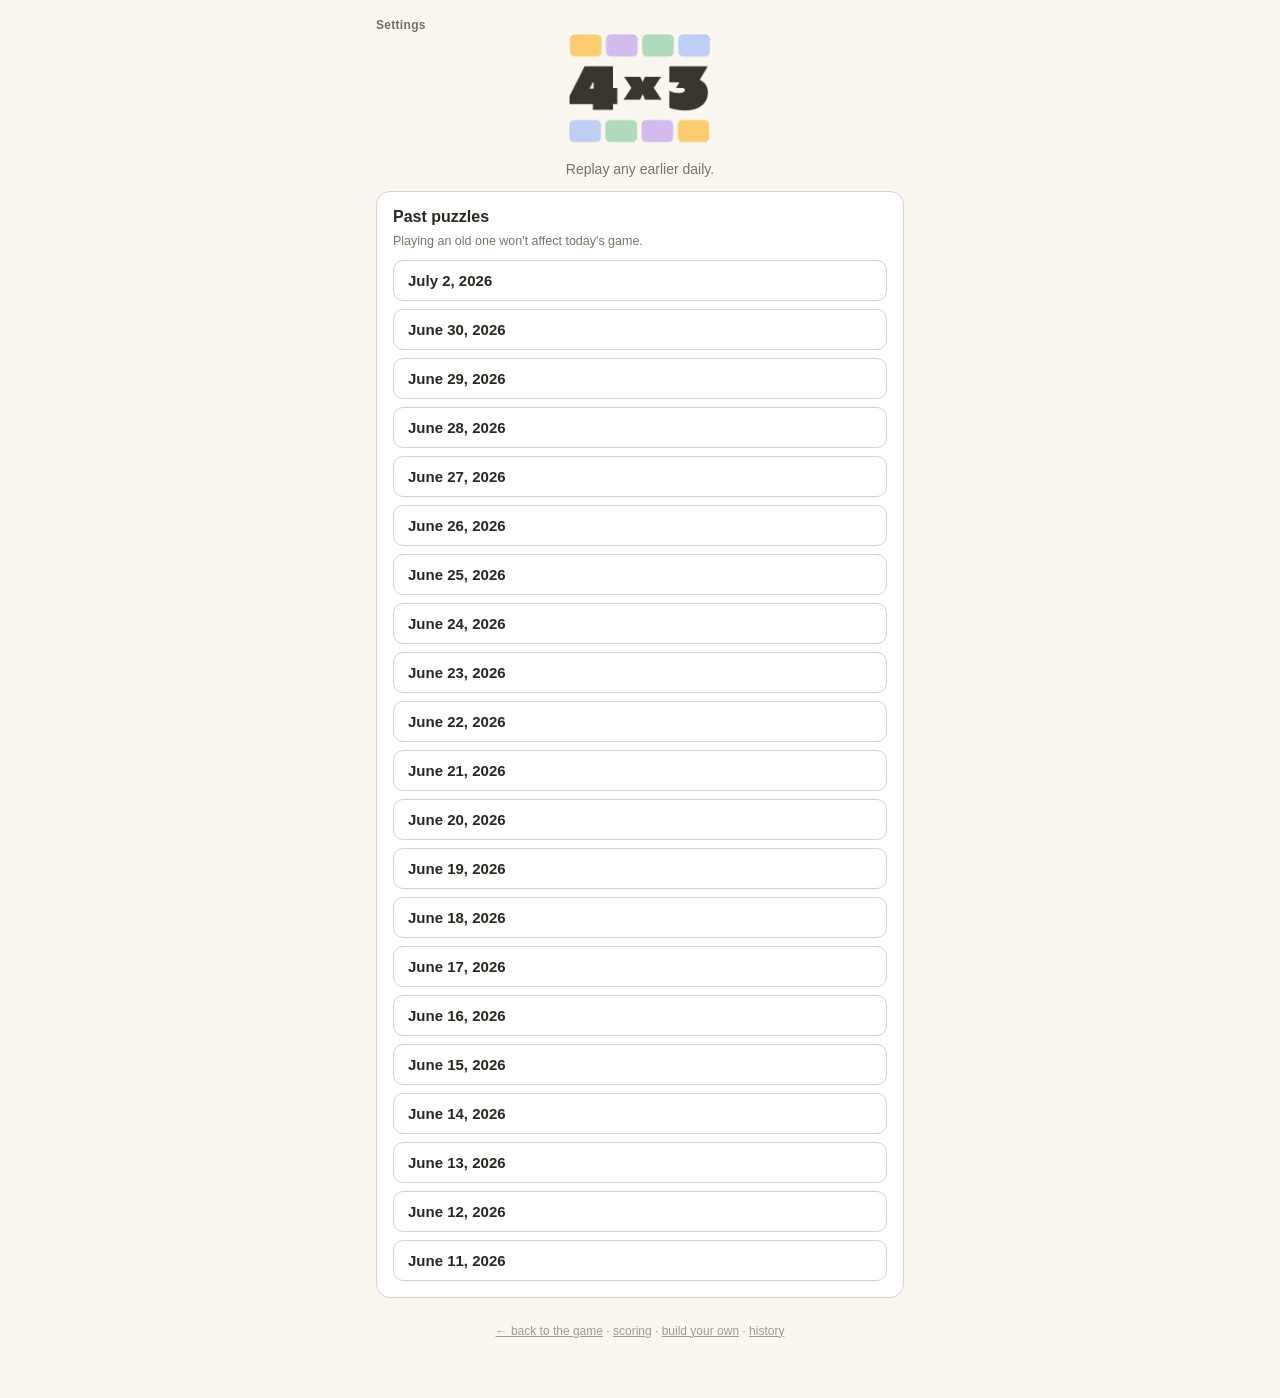
==== commit 6e97107e: "Make local puzzles.json backups, and robustening" ====
--- a/archive.html
+++ b/archive.html
@@ -50,53 +50,104 @@
                 el.innerHTML = "<div class='hint'>Loading…</div>";
                 let data = null,
                     failed = false;
+
                 try {
                     const r = await fetch(pjURL(), { cache: "no-store" });
-                    if (r.ok) data = await r.json();
-                    else failed = true;
+                    if (r.ok) {
+                        data = await r.json();
+                    } else {
+                        throw new Error("Fetching puzzles.json failed");
+                    }
                 } catch (e) {
-                    failed = true;
+                    const r = await fetch("puzzles.json", {
+                        cache: "no-store",
+                    });
+                    if (r.ok) {
+                        data = await r.json();
+                    } else {
+                        failed = true;
+                    }
                 }
+
                 data = data || {};
                 const today = todayStr();
                 const showFuture = !!A11Y.fd;
+
+                // Filter and sort keys descending (newest first)
                 const keys = Object.keys(data)
                     .filter((k) => showFuture || k <= today)
                     .sort()
                     .reverse();
+
                 if (!keys.length) {
                     el.innerHTML =
                         "<div class='hint'>" +
                         (failed
-                            ? "Couldn't load the puzzle list — if you opened this file directly, run it through a local server or the live site so it can fetch puzzles.json."
+                            ? "Couldn't load the puzzle list."
                             : "No puzzles yet.") +
                         "</div>";
                     return;
                 }
+
                 el.innerHTML = "";
+
+                // Create a dedicated container for future items if needed
+                let futureContainer = null;
+                if (showFuture && keys.some((k) => k > today)) {
+                    const details = document.createElement("details");
+                    details.className = "future-spoiler";
+                    details.style.marginBottom = "1em";
+
+                    const summary = document.createElement("summary");
+                    summary.textContent = " Future Puzzles (Spoilers!)";
+                    summary.style.cursor = "pointer";
+                    summary.style.fontWeight = "bold";
+                    summary.style.padding = "0.5em 0";
+
+                    futureContainer = document.createElement("div");
+                    futureContainer.style.display = "flex";
+                    futureContainer.style.flexDirection = "column";
+                    futureContainer.style.gap = "8px";
+                    futureContainer.style.marginTop = "0.5em";
+
+                    details.appendChild(summary);
+                    details.appendChild(futureContainer);
+                    el.appendChild(details);
+                }
+
                 keys.forEach((k) => {
                     const b = document.createElement("button");
                     const isToday = k === today;
                     const isFuture = k > today;
+
                     b.innerHTML =
                         "<span>" +
                         esc(fmtDate(k)) +
                         "</span>" +
                         "<span class='when'>" +
-                        (isToday
-                            ? "Today"
-                            : isFuture
-                              ? "Future (Spoiler!)"
-                              : "") +
+                        (isToday ? "Today" : isFuture ? "Future" : "") +
                         "</span>";
+
                     if (isFuture) {
                         b.style.borderColor = "var(--bad)";
                         b.style.borderWidth = "2px";
                     }
+
+                    if (isToday) {
+                        b.style.borderColor = "var(--good)";
+                        b.style.borderWidth = "2px";
+                    }
+
                     b.onclick = () => {
                         location.href = "index.html#d=" + k;
                     };
-                    el.appendChild(b);
+
+                    // Append to the spoiler drawer if it's a future puzzle, otherwise append normally
+                    if (isFuture && futureContainer) {
+                        futureContainer.appendChild(b);
+                    } else {
+                        el.appendChild(b);
+                    }
                 });
             }
             renderArchive();
--- a/shared.css
+++ b/shared.css
@@ -767,6 +767,9 @@
 .archlist button:hover {
     background: #f1ece2;
 }
+.a11y-dm .archlist button:hover {
+    background: #2a241a;
+}
 .archlist button.cur {
     border-color: var(--ink);
 }
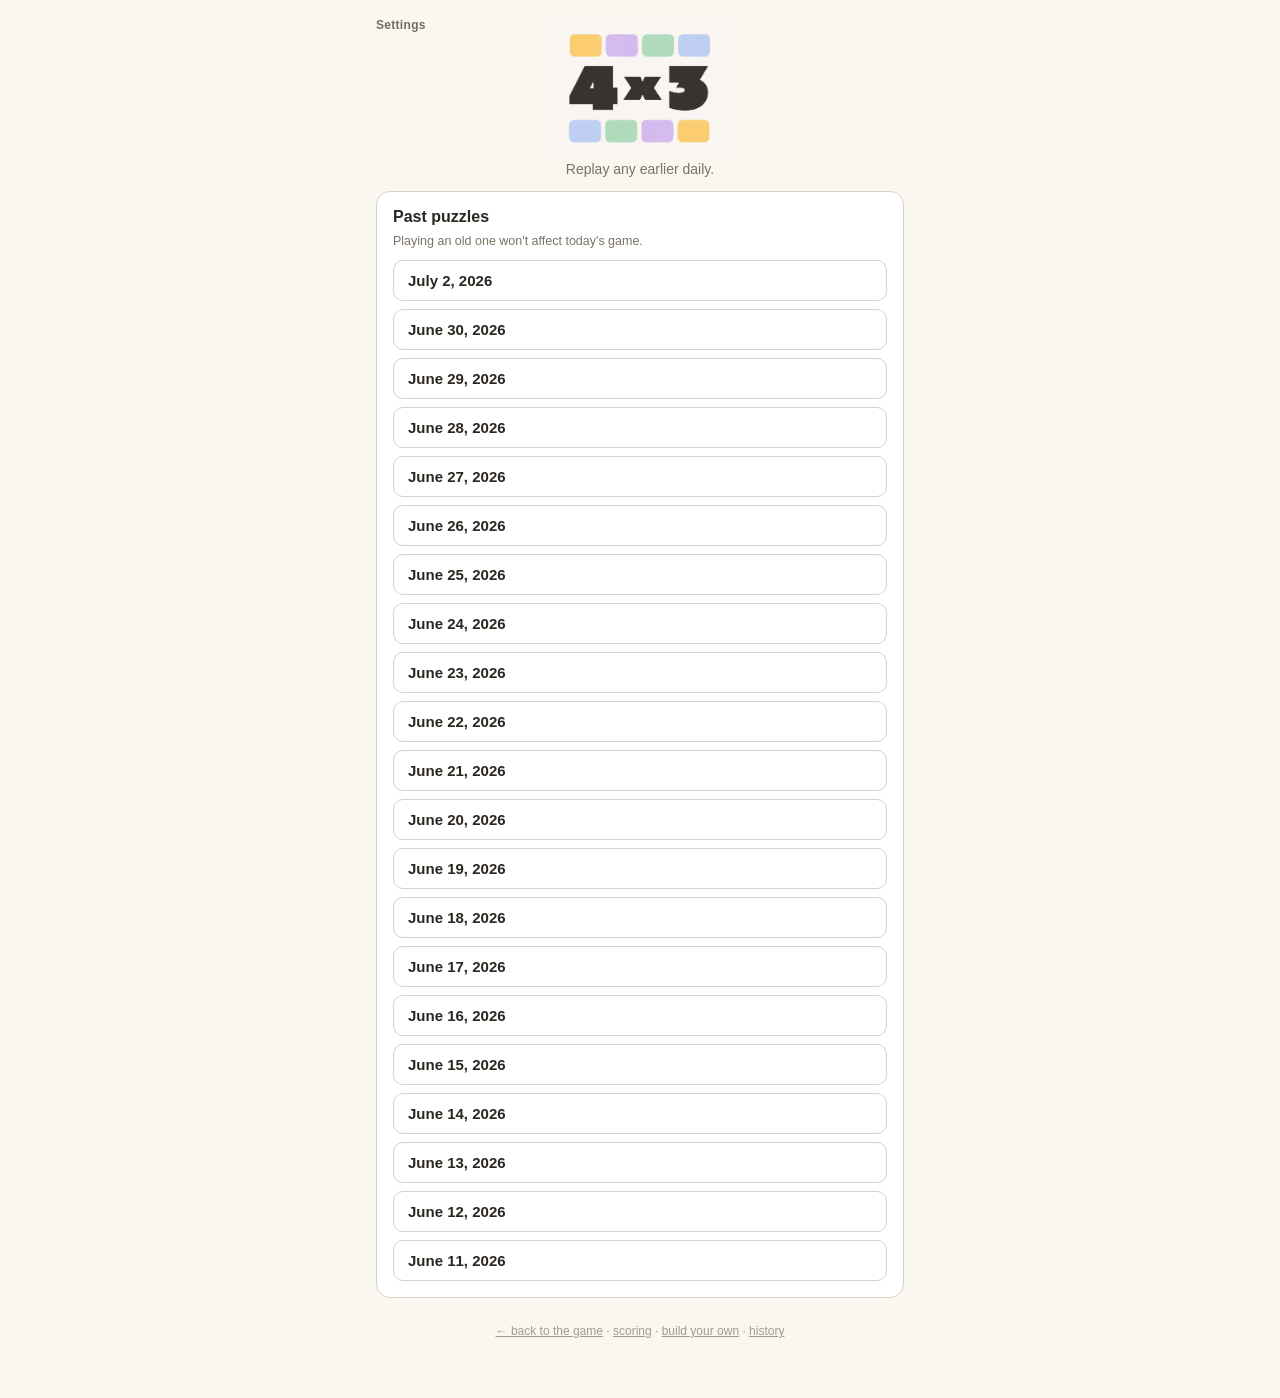
==== commit 3b9feec4: "Automated upstream update sync: 2026-06-25 17:23 UTC" ====
--- a/archive.html
+++ b/archive.html
@@ -1,156 +1,61 @@
-<!doctype html>
+<!DOCTYPE html>
 <html lang="en">
-    <head>
-        <meta charset="UTF-8" />
-        <meta name="viewport" content="width=device-width, initial-scale=1.0" />
-        <title>4 × 3 — Past puzzles</title>
-        <link rel="manifest" href="manifest.json" />
-        <script>
-            (function () {
-                var p = location.pathname;
-                if (!/\/$/.test(p)) {
-                    if (/\.[^\/]+$/.test(p)) p = p.replace(/[^\/]*$/, "");
-                    else p += "/";
-                }
-                var b = document.createElement("base");
-                b.setAttribute("href", p);
-                document.head.appendChild(b);
-            })();
-        </script>
-        <link rel="icon" href="favicon.svg" type="image/svg+xml" />
-        <link rel="stylesheet" href="shared.css" />
-        <script src="shared.js"></script>
-    </head>
-    <body>
-        <div class="wrap">
-            <header>
-                <a href="index.html" style="display: block"
-                    ><img class="logo" src="logo.png" alt="4 × 3"
-                /></a>
-                <div class="tag">Replay any earlier daily.</div>
-            </header>
-            <div class="card">
-                <b>Past puzzles</b>
-                <div class="hint">
-                    Playing an old one won't affect today's game.
-                </div>
-                <div id="archiveList" class="archlist"></div>
-            </div>
-            <footer>
-                <a href="index.html">← back to the game</a> ·
-                <a href="scoring.html">scoring</a> ·
-                <a href="build.html">build your own</a> ·
-                <a href="history.html">history</a>
-            </footer>
-        </div>
-        <script>
-            "use strict";
-            async function renderArchive() {
-                const el = document.getElementById("archiveList");
-                el.innerHTML = "<div class='hint'>Loading…</div>";
-                let data = null,
-                    failed = false;
-
-                try {
-                    const r = await fetch(pjURL(), { cache: "no-store" });
-                    if (r.ok) {
-                        data = await r.json();
-                    } else {
-                        throw new Error("Fetching puzzles.json failed");
-                    }
-                } catch (e) {
-                    const r = await fetch("puzzles.json", {
-                        cache: "no-store",
-                    });
-                    if (r.ok) {
-                        data = await r.json();
-                    } else {
-                        failed = true;
-                    }
-                }
-
-                data = data || {};
-                const today = todayStr();
-                const showFuture = !!A11Y.fd;
-
-                // Filter and sort keys descending (newest first)
-                const keys = Object.keys(data)
-                    .filter((k) => showFuture || k <= today)
-                    .sort()
-                    .reverse();
-
-                if (!keys.length) {
-                    el.innerHTML =
-                        "<div class='hint'>" +
-                        (failed
-                            ? "Couldn't load the puzzle list."
-                            : "No puzzles yet.") +
-                        "</div>";
-                    return;
-                }
-
-                el.innerHTML = "";
-
-                // Create a dedicated container for future items if needed
-                let futureContainer = null;
-                if (showFuture && keys.some((k) => k > today)) {
-                    const details = document.createElement("details");
-                    details.className = "future-spoiler";
-                    details.style.marginBottom = "1em";
-
-                    const summary = document.createElement("summary");
-                    summary.textContent = " Future Puzzles (Spoilers!)";
-                    summary.style.cursor = "pointer";
-                    summary.style.fontWeight = "bold";
-                    summary.style.padding = "0.5em 0";
-
-                    futureContainer = document.createElement("div");
-                    futureContainer.style.display = "flex";
-                    futureContainer.style.flexDirection = "column";
-                    futureContainer.style.gap = "8px";
-                    futureContainer.style.marginTop = "0.5em";
-
-                    details.appendChild(summary);
-                    details.appendChild(futureContainer);
-                    el.appendChild(details);
-                }
-
-                keys.forEach((k) => {
-                    const b = document.createElement("button");
-                    const isToday = k === today;
-                    const isFuture = k > today;
-
-                    b.innerHTML =
-                        "<span>" +
-                        esc(fmtDate(k)) +
-                        "</span>" +
-                        "<span class='when'>" +
-                        (isToday ? "Today" : isFuture ? "Future" : "") +
-                        "</span>";
-
-                    if (isFuture) {
-                        b.style.borderColor = "var(--bad)";
-                        b.style.borderWidth = "2px";
-                    }
-
-                    if (isToday) {
-                        b.style.borderColor = "var(--good)";
-                        b.style.borderWidth = "2px";
-                    }
-
-                    b.onclick = () => {
-                        location.href = "index.html#d=" + k;
-                    };
-
-                    // Append to the spoiler drawer if it's a future puzzle, otherwise append normally
-                    if (isFuture && futureContainer) {
-                        futureContainer.appendChild(b);
-                    } else {
-                        el.appendChild(b);
-                    }
-                });
-            }
-            renderArchive();
-        </script>
-    </body>
+<head>
+<meta charset="UTF-8">
+<meta name="viewport" content="width=device-width, initial-scale=1.0">
+<title>4 × 3 — Past puzzles</title>
+<script>(function(){var p=location.pathname;if(!/\/$/.test(p)){if(/\.[^\/]+$/.test(p))p=p.replace(/[^\/]*$/,"");else p+="/";}var b=document.createElement("base");b.setAttribute("href",p);document.head.appendChild(b);})();</script>
+<link rel="icon" href="favicon.svg" type="image/svg+xml">
+<link rel="icon" href="favicon-32.png" type="image/png" sizes="32x32">
+<link rel="apple-touch-icon" href="apple-touch-icon.png">
+<link rel="stylesheet" href="shared.css">
+<script src="shared.js"></script>
+<script defer src="/_vercel/insights/script.js"></script>
+</head>
+<body>
+<div class="wrap">
+  <header>
+    <a href="index.html" style="display:block"><img class="logo" src="fourbythreelogo.png" alt="4 × 3"></a>
+    <div class="tag">Replay any earlier daily.</div>
+  </header>
+  <div class="card">
+    <b>Past puzzles</b>
+    <div class="hint">Playing an old one won't affect today's game.</div>
+    <div id="archiveList" class="archlist"></div>
+  </div>
+  <footer>
+    <a href="index.html">← back to the game</a> · <a href="scoring.html">scoring</a> · <a href="build.html">build your own</a> · <a href="history.html">history</a>
+  </footer>
+</div>
+<script>
+"use strict";
+async function renderArchive(){
+  const el=document.getElementById("archiveList");
+  el.innerHTML="<div class='hint'>Loading…</div>";
+  let data=null, failed=false;
+  try{
+    const r=await fetch(pjURL(),{cache:"no-store"});
+    if(r.ok) data=await r.json(); else failed=true;
+  }catch(e){ failed=true; }
+  data=data||{};
+  const today=todayStr();
+  const keys=Object.keys(data).filter(k=>k<=today).sort().reverse();
+  if(!keys.length){
+    el.innerHTML="<div class='hint'>"+(failed
+      ? "Couldn't load the puzzle list — if you opened this file directly, run it through a local server or the live site so it can fetch puzzles.json."
+      : "No puzzles yet.")+"</div>";
+    return;
+  }
+  el.innerHTML="";
+  keys.forEach(k=>{
+    const b=document.createElement("button");
+    b.innerHTML="<span>"+esc(fmtDate(k))+"</span>"+
+      "<span class='when'>"+(k===today?"Today":"")+"</span>";
+    b.onclick=()=>{ location.href="index.html#d="+k; };
+    el.appendChild(b);
+  });
+}
+renderArchive();
+</script>
+</body>
 </html>
--- a/shared.css
+++ b/shared.css
@@ -1,1665 +1,340 @@
-:root {
-    --ink: #2b2620;
-    --paper: #faf7f1;
-    --card: #ffffff;
-    --line: #d8d2c6;
-    --bad: #d05b5b;
-    --good: #56b870;
-}
-
-/* Dark Mode Variables and Styling */
-.a11y-dm {
-    --ink: #faf7f1;
-    --paper: #12100d;
-    --card: #1f1a16;
-    --line: #3d352c;
-    --bad: #ff6b6b;
-    --good: #51cf66;
-}
-.a11y-dm .tin {
-    background: var(--card);
-    border-color: var(--line);
-    color: var(--ink);
-}
-/* Fully remove random color drift in dark mode */
-.a11y-dm .tin.idle {
-    animation: none !important;
-}
-/* Styling for settings menu in dark mode */
-.a11y-dm #a11yMenu {
-    background: var(--card);
-    border-color: var(--line);
-}
-.a11y-dm .a11y-opt:hover {
-    background: #2d251f;
-}
-/* Dark mode modal card */
-.a11y-dm .mcard {
-    background: var(--card);
-    color: var(--ink);
-}
-/* High contrast + Dark mode combination */
-.a11y-dm.a11y-hc {
-    --line: #7a7264;
-}
-
-* {
-    box-sizing: border-box;
-    -webkit-tap-highlight-color: transparent;
-}
-body {
-    margin: 0;
-    background: var(--paper);
-    color: var(--ink);
-    font-family:
-        -apple-system, BlinkMacSystemFont, "Segoe UI", Roboto, Helvetica, Arial,
-        sans-serif;
-}
-.wrap {
-    max-width: 560px;
-    margin: 0 auto;
-    padding: 20px 16px 60px;
-    position: relative;
-}
-/* subtle current-streak note tucked into the top-right, next to the logo */
-.streak-tag {
-    position: absolute;
-    top: 18px;
-    right: 16px;
-    z-index: 5; /* mirrors the Settings link on the left */
-    font-size: 12px;
-    font-weight: 600;
-    letter-spacing: 0.3px;
-    color: #756d61; /* AA-minimum contrast (~4.8:1) */
-    text-decoration: none;
-    line-height: 1.2;
-    text-align: right;
-}
-.streak-tag:hover {
-    color: #59544a;
-}
-.streak-tag:focus-visible {
-    outline: none;
-    border-radius: 4px;
-    box-shadow:
-        0 0 0 2px var(--paper),
-        0 0 0 4px #1f6feb;
-}
-header {
-    text-align: center;
-    margin-bottom: 14px;
-}
-h1 {
-    font-size: 42px;
-    margin: 0;
-    letter-spacing: 2px;
-}
-.logo {
-    width: 168px;
-    max-width: 60%;
-    display: block;
-    margin: 0 auto 6px;
-}
-.tag {
-    color: #7a7264;
-    font-size: 14px;
-    margin-top: 2px;
-}
-nav {
-    display: flex;
-    justify-content: center;
-    gap: 8px;
-    margin: 18px 0;
-}
-nav button {
-    border: 1.5px solid var(--ink);
-    background: transparent;
-    color: var(--ink);
-    padding: 7px 18px;
-    border-radius: 999px;
-    font-size: 14px;
-    font-weight: 600;
-    cursor: pointer;
-}
-nav button.on {
-    background: var(--ink);
-    color: var(--paper);
-}
-.view {
-    display: none;
-}
-.view.on {
-    display: block;
-}
-.card {
-    background: var(--card);
-    border: 1.5px solid var(--line);
-    border-radius: 14px;
-    padding: 16px;
-    margin-bottom: 14px;
-}
-.ptitle {
-    text-align: center;
-    font-weight: 700;
-    font-size: 18px;
-}
-.pauthor {
-    text-align: center;
-    color: #7a7264;
-    font-size: 13px;
-    margin-top: 2px;
-}
-#pSub {
-    width: fit-content;
-    max-width: 100%;
-    margin-left: auto;
-    margin-right: auto;
-    color: #9a8a6e;
-    background: #f4efe6;
-    border: 1.5px solid var(--line);
-    border-radius: 999px;
-    padding: 5px 16px;
-    font-size: 12px;
-    font-weight: 700;
-    letter-spacing: 1px;
-    text-transform: uppercase;
-}
-#pSub.today {
-    color: var(--ink);
-    border: 2.5px solid transparent;
-    padding: 5px 17px;
-    background:
-        linear-gradient(#f4efe6, #f4efe6) padding-box,
-        linear-gradient(
-                100deg,
-                var(--c0),
-                var(--c1),
-                var(--c2),
-                var(--c3),
-                var(--c2),
-                var(--c1),
-                var(--c0)
-            )
-            border-box;
-    background-size:
-        auto,
-        320% 100%;
-    animation: toastflow 4s ease-in-out infinite alternate;
-}
-.a11y-dm #pSub {
-    background: #2b2620;
-    color: var(--ink);
-    border-color: var(--line);
-}
-.a11y-dm #pSub.today {
-    background:
-        linear-gradient(#1f1a16, #1f1a16) padding-box,
-        linear-gradient(
-                100deg,
-                var(--c0),
-                var(--c1),
-                var(--c2),
-                var(--c3),
-                var(--c2),
-                var(--c1),
-                var(--c0)
-            )
-            border-box;
-}
-.betabanner {
-    background: #fff3d6;
-    border: 1.5px solid #e7b416;
-    border-radius: 10px;
-    padding: 8px 12px;
-    font-size: 13px;
-    text-align: center;
-    margin-bottom: 12px;
-}
-.modes {
-    display: flex;
-    gap: 10px;
-    margin-top: 14px;
-}
-.modes button {
-    flex: 1;
-    padding: 14px 10px;
-    border-radius: 12px;
-    border: 1.5px solid var(--ink);
-    background: var(--card);
-    cursor: pointer;
-    font-size: 15px;
-    font-weight: 700;
-    color: var(--ink);
-}
-.modes button small {
-    display: block;
-    font-weight: 400;
-    color: #7a7264;
-    margin-top: 4px;
-    font-size: 12px;
-}
-.modes button:hover {
-    background: #f1ece2;
-}
-/* board */
-#boardWrap {
-    margin-top: 4px;
-}
-#board {
-    position: relative;
-    width: 100%;
-}
-.tile {
-    position: absolute;
-    top: 0;
-    left: 0;
-    will-change: transform;
-    appearance: none;
-    -webkit-appearance: none;
-    background: none;
-    border: 0;
-    margin: 0;
-    padding: 0;
-    font: inherit;
-    color: inherit;
-    text-align: inherit;
-    display: block;
-} /* reset native <button> chrome */
-/* 3D card: a front face (.tin) and a slightly darker back (.tback) */
-.tflip {
-    position: absolute;
-    inset: 0;
-    transform-style: preserve-3d;
-    -webkit-transform-style: preserve-3d;
-}
-.tin {
-    width: 100%;
-    height: 100%;
-    background: var(--card);
-    border: 1.5px solid var(--line);
-    border-radius: 10px;
-    display: flex;
-    align-items: center;
-    justify-content: center;
-    text-align: center;
-    font-weight: 700;
-    font-size: clamp(11px, 3.4vw, 15px);
-    letter-spacing: 0.5px;
-    text-transform: uppercase;
-    padding: 4px;
-    cursor: pointer;
-    user-select: none;
-    position: relative;
-    word-break: break-word;
-    transition:
-        background 0.35s ease,
-        color 0.35s ease,
-        border-color 0.35s ease;
-    box-shadow: 0 0 0 rgba(43, 38, 32, 0);
-    backface-visibility: hidden;
-    -webkit-backface-visibility: hidden;
-}
-.tile.sel .tin {
-    background: var(--ink);
-    color: var(--paper);
-    border-color: var(--ink);
-}
-.tile:focus-visible {
-    outline: none;
-}
-/* white/blue/white ring reads on light tiles, the black selected tile, and the gold hub alike */
-.tile:focus-visible .tin {
-    box-shadow:
-        0 0 0 2px #fff,
-        0 0 0 4px #1f6feb,
-        0 0 0 6px #fff !important;
-    z-index: 2;
-}
-/* idle tiles breathe slowly through faint versions of the four game colors */
-@keyframes idledrift {
-    0% {
-        background-color: #fafcff;
-    }
-    25% {
-        background-color: #f9fdfa;
-    }
-    50% {
-        background-color: #fffdf6;
-    }
-    75% {
-        background-color: #fcfaff;
-    }
-    100% {
-        background-color: #fafcff;
-    }
-}
-.tin.idle {
-    animation: idledrift 16s linear infinite;
-}
-.tile.lock .tin {
-    cursor: default;
-}
-.ctrls {
-    display: flex;
-    justify-content: center;
-    gap: 10px;
-    margin-top: 16px;
-}
-.ctrls button,
-.hbtn {
-    padding: 9px 20px;
-    border-radius: 999px;
-    border: 1.5px solid var(--ink);
-    background: transparent;
-    font-weight: 600;
-    font-size: 14px;
-    cursor: pointer;
-    color: var(--ink);
-}
-.ctrls button.primary,
-.hbtn.primary {
-    background: var(--ink);
-    color: var(--paper);
-}
-/* visible focus ring on every button — cream gap + blue reads on both the
+  :root{
+    --c0:#5b8def; --c1:#56b870; --c2:#e7b416; --c3:#a06ee1;
+    --ink:#2b2620; --paper:#faf7f1; --card:#ffffff; --line:#d8d2c6;
+    --bad:#d05b5b; --good:#56b870;
+  }
+  *{box-sizing:border-box; -webkit-tap-highlight-color:transparent;}
+  body{margin:0; background:var(--paper); color:var(--ink);
+    font-family:-apple-system,BlinkMacSystemFont,"Segoe UI",Roboto,Helvetica,Arial,sans-serif;}
+  .wrap{max-width:560px; margin:0 auto; padding:20px 16px 60px; position:relative;}
+  /* subtle current-streak note tucked into the top-right, next to the logo */
+  .streak-tag{position:absolute; top:18px; right:16px; z-index:5;   /* mirrors the Settings link on the left */
+    font-size:12px; font-weight:600; letter-spacing:.3px; color:#756d61;   /* AA-minimum contrast (~4.8:1) */
+    text-decoration:none; line-height:1.2; text-align:right;}
+  .streak-tag:hover{color:#59544a;}
+  .streak-tag:focus-visible{outline:none; border-radius:4px; box-shadow:0 0 0 2px var(--paper),0 0 0 4px #1f6feb;}
+  header{text-align:center; margin-bottom:14px;}
+  h1{font-size:42px; margin:0; letter-spacing:2px;}
+  .logo{width:168px; max-width:60%; display:block; margin:0 auto 6px;}
+  .tag{color:#7a7264; font-size:14px; margin-top:2px;}
+  nav{display:flex; justify-content:center; gap:8px; margin:18px 0;}
+  nav button{border:1.5px solid var(--ink); background:transparent; color:var(--ink);
+    padding:7px 18px; border-radius:999px; font-size:14px; font-weight:600; cursor:pointer;}
+  nav button.on{background:var(--ink); color:var(--paper);}
+  .view{display:none;} .view.on{display:block;}
+  .card{background:var(--card); border:1.5px solid var(--line); border-radius:14px; padding:16px; margin-bottom:14px;}
+  .ptitle{text-align:center; font-weight:700; font-size:18px;}
+  .pauthor{text-align:center; color:#7a7264; font-size:13px; margin-top:2px;}
+  #pSub{width:fit-content; max-width:100%; margin-left:auto; margin-right:auto;
+    color:#9a8a6e; background:#f4efe6; border:1.5px solid var(--line);
+    border-radius:999px; padding:5px 16px; font-size:12px; font-weight:700;
+    letter-spacing:1px; text-transform:uppercase;}
+  #pSub.today{color:var(--ink); border:2.5px solid transparent; padding:5px 17px;
+    background:linear-gradient(#f4efe6,#f4efe6) padding-box,
+      linear-gradient(100deg,var(--c0),var(--c1),var(--c2),var(--c3),var(--c2),var(--c1),var(--c0)) border-box;
+    background-size:auto,320% 100%;
+    animation:toastflow 4s ease-in-out infinite alternate;}
+  .betabanner{background:#fff3d6; border:1.5px solid #e7b416; border-radius:10px;
+    padding:8px 12px; font-size:13px; text-align:center; margin-bottom:12px;}
+  .modes{display:flex; gap:10px; margin-top:14px;}
+  .modes button{flex:1; padding:14px 10px; border-radius:12px; border:1.5px solid var(--ink);
+    background:var(--card); cursor:pointer; font-size:15px; font-weight:700; color:var(--ink);}
+  .modes button small{display:block; font-weight:400; color:#7a7264; margin-top:4px; font-size:12px;}
+  .modes button:hover{background:#f1ece2;}
+  /* board */
+  #boardWrap{margin-top:4px;}
+  #board{position:relative; width:100%;}
+  .tile{position:absolute; top:0; left:0; will-change:transform;
+    appearance:none; -webkit-appearance:none; background:none; border:0; margin:0; padding:0;
+    font:inherit; color:inherit; text-align:inherit; display:block;}   /* reset native <button> chrome */
+  /* 3D card: a front face (.tin) and a slightly darker back (.tback) */
+  .tflip{position:absolute; inset:0; transform-style:preserve-3d; -webkit-transform-style:preserve-3d;}
+  .tin{
+    width:100%; height:100%; background:var(--card);
+    border:1.5px solid var(--line); border-radius:10px;
+    display:flex; align-items:center; justify-content:center; text-align:center;
+    font-weight:700; font-size:clamp(11px,3.4vw,15px); letter-spacing:.5px;
+    text-transform:uppercase; padding:4px; cursor:pointer; user-select:none;
+    position:relative; word-break:break-word;
+    transition:background .35s ease, color .35s ease, border-color .35s ease;
+    box-shadow:0 0 0 rgba(43,38,32,0);
+    backface-visibility:hidden; -webkit-backface-visibility:hidden;
+  }
+  /* reverse face — the Hanklerfish easter egg, glimpsed only mid-flip */
+  .tback{position:absolute; inset:0; border-radius:10px; border:1.5px solid var(--line);
+    background:#b0cfd4 url("lightfish2.jpg") center/cover no-repeat;
+    transform:rotateY(180deg); backface-visibility:hidden; -webkit-backface-visibility:hidden;}
+  .tile.sel .tin{background:var(--ink); color:var(--paper); border-color:var(--ink);}
+  .tile:focus-visible{outline:none;}
+  /* white/blue/white ring reads on light tiles, the black selected tile, and the gold hub alike */
+  .tile:focus-visible .tin{box-shadow:0 0 0 2px #fff,0 0 0 4px #1f6feb,0 0 0 6px #fff !important; z-index:2;}
+  /* idle tiles breathe slowly through faint versions of the four game colors */
+  @keyframes idledrift{
+    0%{background-color:#fafcff;} 25%{background-color:#f9fdfa;}
+    50%{background-color:#fffdf6;} 75%{background-color:#fcfaff;}
+    100%{background-color:#fafcff;}
+  }
+  .tin.idle{animation:idledrift 16s linear infinite;}
+  .tile.lock .tin{cursor:default;}
+  .ctrls{display:flex; justify-content:center; gap:10px; margin-top:16px;}
+  .ctrls button, .hbtn{padding:9px 20px; border-radius:999px; border:1.5px solid var(--ink);
+    background:transparent; font-weight:600; font-size:14px; cursor:pointer; color:var(--ink);}
+  .ctrls button.primary, .hbtn.primary{background:var(--ink); color:var(--paper);}
+  /* visible focus ring on every button — cream gap + blue reads on both the
      transparent pills and the ink-filled primary ones */
-nav button:focus-visible,
-.modes button:focus-visible,
-.ctrls button:focus-visible,
-.hbtn:focus-visible,
-.yn button:focus-visible,
-.mclose:focus-visible,
-.fb .stars button:focus-visible {
-    outline: none;
-    box-shadow:
-        0 0 0 2px var(--paper),
-        0 0 0 4px #1f6feb;
-}
-.ctrls button:disabled {
-    opacity: 0.35;
-    cursor: default;
-}
-.mist {
-    text-align: center;
-    margin-top: 12px;
-    font-size: 14px;
-    color: #7a7264;
-}
-.mist i {
-    display: inline-block;
-    width: 11px;
-    height: 11px;
-    border-radius: 50%;
-    background: var(--bad);
-    margin: 0 3px;
-}
-.mist i.spent {
-    background: #ddd5c7;
-}
-.solvedlist {
-    margin-top: 10px;
-}
-.scat {
-    border-radius: 10px;
-    padding: 5px 12px;
-    margin: 5px 0;
-    text-align: center;
-    display: flex;
-    align-items: baseline;
-    justify-content: center;
-    gap: 8px;
-    flex-wrap: wrap;
-}
-.scat b {
-    font-size: 11px;
-    letter-spacing: 1.2px;
-    text-transform: uppercase;
-    white-space: nowrap;
-}
-.scat span {
-    font-size: 13.5px;
-    color: var(--ink);
-    letter-spacing: 0.3px;
-    white-space: nowrap;
-}
-.scat .hub {
-    color: #b8860b;
-    font-weight: 700;
-}
-/* result modal */
-#modal {
-    position: fixed;
-    inset: 0;
-    z-index: 100;
-    display: none;
-    align-items: center;
-    justify-content: center;
-}
-.mback {
-    position: absolute;
-    inset: 0;
-    background: rgba(43, 38, 32, 0.45);
-}
-.mcard {
-    position: relative;
-    background: var(--card);
-    border-radius: 18px;
-    padding: 22px 18px 18px;
-    width: 88%;
-    max-width: 380px;
-    max-height: 86vh;
-    overflow: auto;
-    box-shadow: 0 14px 44px rgba(43, 38, 32, 0.3);
-}
-.mclose {
-    position: absolute;
-    top: 6px;
-    right: 12px;
-    border: none;
-    background: none;
-    font-size: 28px;
-    cursor: pointer;
-    color: #a39a89;
-    line-height: 1;
-    padding: 4px;
-}
-.mclose:hover {
-    color: var(--ink);
-}
-.shinewrap {
-    position: absolute;
-    inset: 0;
-    border-radius: inherit;
-    overflow: hidden;
-    pointer-events: none;
-}
-.shinewrap .streak {
-    position: absolute;
-    top: -60%;
-    left: 0;
-    width: 34%;
-    height: 220%;
-    transform: rotate(18deg) translateX(-220%);
-    background: linear-gradient(
-        90deg,
-        rgba(255, 255, 255, 0) 0%,
-        rgba(255, 255, 255, 0.38) 50%,
-        rgba(255, 255, 255, 0) 100%
-    );
-}
-/* top is set per-show in JS to the centre of the 4×3 logo; translateY(-50%)
+  nav button:focus-visible, .modes button:focus-visible, .ctrls button:focus-visible,
+  .hbtn:focus-visible, .yn button:focus-visible, .mclose:focus-visible, .fb .stars button:focus-visible{
+    outline:none; box-shadow:0 0 0 2px var(--paper),0 0 0 4px #1f6feb;}
+  .ctrls button:disabled{opacity:.35; cursor:default;}
+  .mist{text-align:center; margin-top:12px; font-size:14px; color:#7a7264;}
+  .mist i{display:inline-block; width:11px; height:11px; border-radius:50%; background:var(--bad); margin:0 3px;}
+  .mist i.spent{background:#ddd5c7;}
+  .solvedlist{margin-top:10px;}
+  .scat{border-radius:10px; padding:5px 12px; margin:5px 0; text-align:center;
+    display:flex; align-items:baseline; justify-content:center; gap:8px; flex-wrap:wrap;}
+  .scat b{font-size:11px; letter-spacing:1.2px; text-transform:uppercase; white-space:nowrap;}
+  .scat span{font-size:13.5px; color:var(--ink); letter-spacing:.3px; white-space:nowrap;}
+  .scat .hub{color:#b8860b; font-weight:700;}
+  /* result modal */
+  #modal{position:fixed; inset:0; z-index:100; display:none; align-items:center; justify-content:center;}
+  .mback{position:absolute; inset:0; background:rgba(43,38,32,.45);}
+  .mcard{position:relative; background:var(--card); border-radius:18px; padding:22px 18px 18px;
+    width:88%; max-width:380px; max-height:86vh; overflow:auto;
+    box-shadow:0 14px 44px rgba(43,38,32,.3);}
+  .mclose{position:absolute; top:6px; right:12px; border:none; background:none; font-size:28px;
+    cursor:pointer; color:#a39a89; line-height:1; padding:4px;}
+  .mclose:hover{color:var(--ink);}
+  .shinewrap{position:absolute; inset:0; border-radius:inherit; overflow:hidden; pointer-events:none;}
+  .shinewrap .streak{position:absolute; top:-60%; left:0; width:34%; height:220%;
+    transform:rotate(18deg) translateX(-220%);
+    background:linear-gradient(90deg, rgba(255,255,255,0) 0%, rgba(255,255,255,.38) 50%, rgba(255,255,255,0) 100%);}
+  /* top is set per-show in JS to the centre of the 4×3 logo; translateY(-50%)
      centres the pill on that point */
-.toast {
-    position: fixed;
-    left: 50%;
-    top: 70px;
-    border: 2.5px solid transparent;
-    background:
-        linear-gradient(var(--card), var(--card)) padding-box,
-        linear-gradient(
-                100deg,
-                var(--c0),
-                var(--c1),
-                var(--c2),
-                var(--c3),
-                var(--c2),
-                var(--c1),
-                var(--c0)
-            )
-            border-box;
-    background-size:
-        auto,
-        320% 100%;
-    animation: toastflow 4s ease-in-out infinite alternate;
-    color: var(--ink);
-    padding: 9px 18px;
-    border-radius: 999px;
-    font-size: 14px;
-    font-weight: 600;
-    box-shadow: 0 6px 18px rgba(43, 38, 32, 0.25);
-    opacity: 0;
-    transform: translate(-50%, calc(-50% - 30px)) scale(0.9);
-    pointer-events: none;
-    z-index: 50;
-    transition:
-        opacity 0.22s ease,
-        transform 0.45s cubic-bezier(0.2, 1.45, 0.35, 1);
-}
-.toast.show {
-    opacity: 1;
-    transform: translate(-50%, -50%) scale(1);
-}
-/* exit: accelerate up-and-off to the right with a little spin */
-.toast.show.fly {
-    opacity: 0;
-    transform: translate(calc(-50% + 120vw), calc(-50% - 70vh)) rotate(-200deg)
-        scale(1);
-    transition:
-        transform 0.7s cubic-bezier(0.5, 0, 0.9, 0.4),
-        opacity 0.55s ease 0.2s;
-}
-@keyframes toastflow {
-    from {
-        background-position:
-            0 0,
-            0% 50%;
-    }
-    to {
-        background-position:
-            0 0,
-            100% 50%;
-    }
-}
-/* result */
-.result h2 {
-    text-align: center;
-    margin: 10px 0 2px;
-}
-.score {
-    text-align: center;
-    font-size: 15px;
-    margin-bottom: 10px;
-}
-.emoji {
-    text-align: center;
-    font-size: 22px;
-    line-height: 1.35;
-    margin: 10px 0;
-    user-select: all;
-}
-.rowbtns {
-    display: flex;
-    justify-content: center;
-    gap: 10px;
-    flex-wrap: wrap;
-}
-/* builder */
-.f label {
-    display: block;
-    font-size: 12px;
-    font-weight: 700;
-    text-transform: uppercase;
-    letter-spacing: 0.5px;
-    color: #7a7264;
-    margin: 10px 0 3px;
-}
-.f input {
-    width: 100%;
-    padding: 10px 12px;
-    border: 1.5px solid var(--line);
-    border-radius: 8px;
-    font-size: 16px;
-    background: #fff;
-    color: var(--ink);
-} /* 16px keeps iOS from zooming on focus */
-.f input:focus {
-    outline: none;
-    border-color: var(--ink);
-}
-.catbox {
-    border: none;
-    border-radius: 12px;
-    padding: 6px 14px 14px;
-    margin-top: 12px;
-}
-.catbox label {
-    color: #5d564a;
-}
-.two {
-    display: flex;
-    gap: 8px;
-}
-.two > div {
-    flex: 1;
-    min-width: 0;
-}
-/* phones: stack the side-by-side input pairs and let action buttons wrap full-width */
-@media (max-width: 480px) {
-    .two {
-        flex-direction: column;
-        gap: 0;
-    }
-    .f .ctrls {
-        flex-wrap: wrap;
-    }
-    .f .ctrls button {
-        flex: 1 1 100%;
-    }
-    .catbox {
-        padding: 6px 11px 12px;
-    }
-}
-.vmsg {
-    font-size: 13.5px;
-    margin: 4px 0;
-}
-.vmsg.err {
-    color: var(--bad);
-}
-.vmsg.ok {
-    color: var(--good);
-    font-weight: 600;
-}
-.linkbox {
-    background: #f1ece2;
-    border-radius: 8px;
-    padding: 9px 10px;
-    font-size: 12px;
-    word-break: break-all;
-    margin: 6px 0;
-    max-height: 64px;
-    overflow: auto;
-}
-.hint {
-    font-size: 12.5px;
-    color: #7a7264;
-    margin-top: 8px;
-}
-/* feedback */
-.fb .stars {
-    display: flex;
-    gap: 6px;
-    margin: 4px 0 10px;
-}
-.fb .stars button {
-    font-size: 24px;
-    background: none;
-    border: none;
-    cursor: pointer;
-    filter: grayscale(1);
-    padding: 2px;
-}
-.fb .stars button.on {
-    filter: none;
-}
-.fb textarea {
-    width: 100%;
-    min-height: 70px;
-    border: 1.5px solid var(--line);
-    border-radius: 8px;
-    padding: 8px;
-    font-size: 14px;
-    font-family: inherit;
-}
-.yn {
-    display: flex;
-    gap: 8px;
-    margin: 4px 0 10px;
-}
-.yn button {
-    padding: 6px 16px;
-    border-radius: 999px;
-    border: 1.5px solid var(--ink);
-    background: transparent;
-    cursor: pointer;
-    font-weight: 600;
-    color: var(--ink);
-}
-.yn button.on {
-    background: var(--ink);
-    color: var(--paper);
-}
-/* stats */
-.statgrid {
-    display: grid;
-    grid-template-columns: repeat(2, 1fr);
-    gap: 10px;
-    margin-top: 12px;
-}
-.stat {
-    background: #f1ece2;
-    border-radius: 10px;
-    padding: 14px;
-    text-align: center;
-}
-.stat b {
-    display: block;
-    font-size: 28px;
-}
-.stat span {
-    font-size: 12.5px;
-    color: #7a7264;
-}
-footer {
-    text-align: center;
-    font-size: 12px;
-    color: #a39a89;
-    margin-top: 26px;
-}
-footer a {
-    color: inherit;
-    text-decoration: underline;
-    cursor: pointer;
-}
-footer a:hover {
-    color: var(--ink);
-}
-footer a:focus-visible {
-    outline: none;
-    border-radius: 4px;
-    box-shadow:
-        0 0 0 2px var(--paper),
-        0 0 0 4px #1f6feb;
-}
-/* archive */
-.archlist {
-    display: flex;
-    flex-direction: column;
-    gap: 8px;
-    margin-top: 12px;
-}
-.archlist button {
-    display: flex;
-    justify-content: space-between;
-    align-items: center;
-    gap: 10px;
-    width: 100%;
-    text-align: left;
-    padding: 11px 14px;
-    border: 1.5px solid var(--line);
-    border-radius: 10px;
-    background: var(--card);
-    color: var(--ink);
-    cursor: pointer;
-    font-size: 15px;
-    font-weight: 600;
-}
-.archlist button:hover {
-    background: #f1ece2;
-}
-.a11y-dm .archlist button:hover {
-    background: #2a241a;
-}
-.archlist button.cur {
-    border-color: var(--ink);
-}
-.archlist button .when {
-    font-size: 12px;
-    color: #7a7264;
-    font-weight: 400;
-    white-space: nowrap;
-}
-.archlist button:focus-visible {
-    outline: none;
-    box-shadow:
-        0 0 0 2px var(--paper),
-        0 0 0 4px #1f6feb;
-}
-/* scoring */
-.scoresec {
-    margin-top: 16px;
-}
-.scoresec > b {
-    font-size: 11px;
-    letter-spacing: 1px;
-    text-transform: uppercase;
-    color: #7a7264;
-    display: block;
-    margin-bottom: 2px;
-}
-.srow {
-    display: flex;
-    justify-content: space-between;
-    align-items: baseline;
-    gap: 14px;
-    padding: 8px 0;
-    border-top: 1px solid var(--line);
-    font-size: 14px;
-    line-height: 1.35;
-}
-.srow .v {
-    font-weight: 700;
-    white-space: nowrap;
-}
-.srow .v.good {
-    color: #3b8f57;
-}
-.srow .v.bad {
-    color: var(--bad);
-}
-.srow .sd {
-    color: var(--ink);
-    font-size: 11px;
-    text-align: right;
-    max-width: 56%;
-}
-/* rounded card; effects STACK so combined results read together */
-/* secret reset code: ↑ ↑ ↓ ↓ ↑ ↑ ----------
-     Clears the saved progress for the loaded puzzle and deals a fresh board. */
-/* mobile-friendly reset: tap the 4×3 logo 5 times quickly */
-/* ---------- shareable result image ---------- */
-/* smooth four-colour wheel, like the hub tile's end-state gradient */
-/* an off-centre diagonal shine streak (pos 0..1 along the top-left→bottom-right axis) */
-/* ---- RULE BREAKER: the board crumbles — dusty, cracked, colour drained ---- */
-/* ---- metal plaque: engraved gold / silver / red ---- */
-/* ---- RAINBOW: four diagonal colour bands behind a frosted panel ---- */
-/* rounded card; effects STACK so combined results read together */
-/* Perfect Game → a shiny gold ring just inside the rainbow border, plus a glossy 3D sheen */
-/* logo if available (data URI never taints the canvas) */
-/* footer: tagline + url */
-/* URL line, with the little fish in line beside it at 60% opacity */
-/* ---------- beta feedback ---------- */
-/* stats */
-/* achievements box */
-.ach-box {
-    border: 1.5px solid var(--line);
-    border-radius: 14px;
-    padding: 14px 14px 15px;
-    margin-top: 14px;
-    background: var(--card);
-}
-.ach-box > b {
-    font-size: 11px;
-    letter-spacing: 1px;
-    text-transform: uppercase;
-    color: #7a7264;
-    display: block;
-    margin-bottom: 11px;
-}
-.ach-grid {
-    display: flex;
-    flex-wrap: wrap;
-    gap: 8px;
-}
-.achbox {
-    width: 46px;
-    height: 46px;
-    display: flex;
-    align-items: center;
-    justify-content: center;
-    font-size: 24px;
-    line-height: 1;
-    border-radius: 11px;
-    border: 1.5px solid var(--line);
-    background: #faf7f1;
-    cursor: help;
-    user-select: none;
-}
-.achbox.locked {
-    color: #bfb7a7;
-    background: #f2eee6;
-    font-weight: 700;
-    font-size: 20px;
-}
-.histlist {
-    display: flex;
-    flex-direction: column;
-    gap: 8px;
-    margin-top: 14px;
-}
-.histrow {
-    border: 1.5px solid var(--line);
-    border-radius: 10px;
-    padding: 10px 13px;
-    background: var(--card);
-}
-.histrow .hh-top {
-    display: flex;
-    justify-content: space-between;
-    align-items: baseline;
-    gap: 10px;
-}
-.histrow .hh-date {
-    font-weight: 700;
-    font-size: 14px;
-}
-.histrow .hh-score {
-    font-weight: 800;
-    font-size: 14px;
-    white-space: nowrap;
-}
-.histrow .hh-score.loss {
-    color: var(--bad);
-}
-.histrow .hh-meta {
-    font-size: 12.5px;
-    color: #7a7264;
-    margin-top: 2px;
-}
-.histrow .hh-badges {
-    display: flex;
-    flex-wrap: wrap;
-    gap: 5px;
-    margin-top: 7px;
-}
-.histrow.tappable {
-    cursor: pointer;
-}
-.histrow.tappable:hover {
-    background: #faf7f1;
-    border-color: #cfc7b8;
-}
-.hh-cardlink {
-    color: #7d3fc4;
-    font-weight: 700;
-    white-space: nowrap;
-}
-#cardLightbox {
-    position: fixed;
-    inset: 0;
-    z-index: 120;
-    display: none;
-    align-items: center;
-    justify-content: center;
-    background: rgba(43, 38, 32, 0.62);
-    padding: 20px;
-    cursor: zoom-out;
-}
-#cardLightbox.show {
-    display: flex;
-}
-#cardLightbox img {
-    max-width: min(420px, 92vw);
-    max-height: 90vh;
-    width: auto;
-    border-radius: 14px;
-    box-shadow: 0 14px 44px rgba(0, 0, 0, 0.4);
-}
-.hbadge {
-    font-size: 10.5px;
-    font-weight: 700;
-    letter-spacing: 0.3px;
-    text-transform: uppercase;
-    padding: 2px 8px;
-    border-radius: 999px;
-    background: #f1ece2;
-    color: #5d564a;
-    border: 1px solid var(--line);
-}
-.hbadge.gold {
-    background: linear-gradient(120deg, #f7e7a8, #d8b24a);
-    color: #5a4406;
-    border-color: #caa53a;
-}
-.hbadge.silver {
-    background: linear-gradient(120deg, #eef1f5, #c2c9d4);
-    color: #5d564a;
-    border-color: #d8d2c6;
-}
-.hbadge.silver {
-    background: linear-gradient(120deg, #eef1f5, #c2c9d4);
-    color: #4a505c;
-    border-color: #b8bfca;
-}
-.hbadge.rule {
-    background: #f3dada;
-    color: #7a2e22;
-    border-color: #e0b3b3;
-}
-
-/* ---------- accessibility menu ---------- */
-/* "Settings" link, upper-left of the column — exact mirror of the streak tag */
-#a11yBtn {
-    position: absolute;
-    top: 18px;
-    left: 16px;
-    z-index: 5;
-    border: 0;
-    background: none;
-    padding: 0;
-    font-family: inherit;
-    font-size: 12px;
-    font-weight: 600;
-    letter-spacing: 0.3px;
-    line-height: 1.2;
-    color: #756d61;
-    cursor: pointer;
-    text-align: left;
-} /* AA-minimum contrast (~4.8:1) */
-#a11yBtn:hover {
-    color: #59544a;
-}
-#a11yBtn:focus-visible {
-    outline: none;
-    border-radius: 4px;
-    box-shadow:
-        0 0 0 2px var(--paper),
-        0 0 0 4px #1f6feb;
-}
-#a11yMenu {
-    position: absolute;
-    top: 42px;
-    left: 16px;
-    z-index: 140;
-    background: var(--card);
-    border: 1.5px solid var(--line);
-    border-radius: 12px;
-    padding: 10px;
-    box-shadow: 0 8px 26px rgba(43, 38, 32, 0.22);
-    min-width: 196px;
-}
-#a11yMenu[hidden] {
-    display: none;
-}
-#a11yMenu .a11y-h {
-    font-size: 11px;
-    font-weight: 700;
-    text-transform: uppercase;
-    letter-spacing: 1px;
-    color: #7a7264;
-    margin: 2px 4px 8px;
-}
-.a11y-opt {
-    display: flex;
-    align-items: center;
-    gap: 9px;
-    padding: 7px 6px;
-    border-radius: 8px;
-    font-size: 14px;
-    cursor: pointer;
-}
-.a11y-opt:hover {
-    background: #f1ece2;
-}
-.a11y-opt input {
-    width: 18px;
-    height: 18px;
-    flex: none;
-    cursor: pointer;
-}
-.a11y-opt:focus-within {
-    box-shadow:
-        0 0 0 2px var(--paper),
-        0 0 0 4px #1f6feb;
-}
-
-/* ---------- a11y: reduced motion (kills CSS animation/transition; JS gates GSAP) ---------- */
-.a11y-rm *,
-.a11y-rm *::before,
-.a11y-rm *::after {
-    animation-duration: 0.001ms !important;
-    animation-iteration-count: 1 !important;
-    transition-duration: 0.001ms !important;
-}
-
-/* ---------- a11y: labeled colors (show each solved tile's colour name) ---------- */
-.tlabel {
-    display: none;
-    position: absolute;
-    right: 5px;
-    bottom: 3px;
-    font-size: 9px;
-    font-weight: 800;
-    letter-spacing: 0.3px;
-    text-transform: lowercase;
-    opacity: 0.9;
-    pointer-events: none;
-}
-.a11y-lc .tlabel {
-    display: block;
-}
-
-/* ---------- a11y: high contrast (darker text, stronger borders) ---------- */
-.a11y-hc {
-    --line: #8a8174;
-}
-.a11y-hc body {
-    color: #15120d;
-}
-.a11y-hc .tag,
-.a11y-hc .hint,
-.a11y-hc footer,
-.a11y-hc .pauthor,
-.a11y-hc .scat span,
-.a11y-hc .srow .sd,
-.a11y-hc .streak-tag,
-.a11y-hc #a11yBtn,
-.a11y-hc .stat span,
-.a11y-hc .cell .auth {
-    color: #3a3128 !important;
-}
-.a11y-hc footer a {
-    color: #15120d;
-}
-.a11y-hc .tin {
-    border-width: 2px;
-    border-color: #6a6253;
-}
-.a11y-hc .card,
-.a11y-hc .histrow,
-.a11y-hc .archlist button,
-.a11y-hc .tally-row {
-    border-color: #7a7264;
-}
-
-/* ---------- a11y: bigger text ---------- */
-.a11y-bt .tin {
-    font-size: clamp(13px, 4.2vw, 18px);
-}
-.a11y-bt .tag,
-.a11y-bt .hint,
-.a11y-bt .pauthor {
-    font-size: 15px;
-}
-.a11y-bt .scat span {
-    font-size: 15px;
-}
-.a11y-bt .scat b {
-    font-size: 12.5px;
-}
-.a11y-bt .hbtn,
-.a11y-bt .ctrls button,
-.a11y-bt nav button,
-.a11y-bt .modes button {
-    font-size: 16px;
-}
-.a11y-bt .srow,
-.a11y-bt #mbody,
-.a11y-bt .result,
-.a11y-bt .tr-label {
-    font-size: 16px;
-}
-.a11y-bt .tally-count {
-    font-size: 62px;
-}
-.a11y-bt .hh-date,
-.a11y-bt .hh-score,
-.a11y-bt footer {
-    font-size: 15px;
-}
-.a11y-bt .f input,
-.a11y-bt .f label {
-    font-size: 16px;
-}
-
-/* ---------- score tally (counter + icon badges in the result modal) ---------- */
-.tally-count {
-    font-size: 54px;
-    font-weight: 800;
-    text-align: center;
-    color: var(--ink);
-    line-height: 1;
-    margin: 6px 0 12px;
-}
-.tally-icons {
-    display: flex;
-    flex-wrap: wrap;
-    gap: 7px;
-    justify-content: center;
-    min-height: 1px;
-}
-.tally-ico {
-    width: 40px;
-    height: 40px;
-    display: flex;
-    align-items: center;
-    justify-content: center;
-    font-size: 22px;
-    border-radius: 10px;
-    border: 1.5px solid var(--line);
-    background: #faf7f1;
-    cursor: help;
-    user-select: none;
-}
-/* readable award rows: icon · description · coloured points, stays on screen for screenshots */
-.tally-list {
-    display: flex;
-    flex-direction: column;
-    gap: 7px;
-    max-width: 300px;
-    margin: 2px auto 12px;
-}
-.tally-row {
-    display: flex;
-    align-items: center;
-    gap: 10px;
-    padding: 8px 12px;
-    border-radius: 11px;
-    border: 1.5px solid var(--line);
-    background: #fff;
-    box-shadow: 0 1px 4px rgba(43, 38, 32, 0.06);
-    will-change: transform, opacity;
-}
-.tally-row .tr-ico {
-    flex: none;
-    width: 24px;
-    text-align: center;
-    font-size: 21px;
-    line-height: 1;
-}
-.tally-row .tr-label {
-    flex: 1;
-    text-align: left;
-    font-size: 13.5px;
-    font-weight: 600;
-    color: var(--ink);
-    line-height: 1.25;
-}
-.tally-row .tr-delta {
-    flex: none;
-    font-weight: 800;
-    font-size: 15px;
-    font-variant-numeric: tabular-nums;
-}
-.tally-row.pos {
-    border-color: rgba(86, 184, 112, 0.5);
-    background: linear-gradient(#fff, #f4fbf6);
-}
-.tally-row.pos .tr-delta {
-    color: var(--good);
-}
-.tally-row.neg {
-    border-color: rgba(208, 91, 91, 0.45);
-    background: linear-gradient(#fff, #fdf5f5);
-}
-.tally-row.neg .tr-delta {
-    color: var(--bad);
-}
-.tally-row.ach {
-    border-color: rgba(231, 180, 22, 0.55);
-    background: linear-gradient(#fff, #fdf8e9);
-}
-/* ---------- history page ---------- */
-/* big streak hero in the signature four-colour gradient */
-.streak-hero {
-    position: relative;
-    overflow: hidden;
-    border-radius: 16px;
-    padding: 22px 18px 20px;
-    text-align: center;
-    color: #fff;
-    margin-top: 14px;
-    background: linear-gradient(
-        100deg,
-        var(--c0),
-        var(--c1),
-        var(--c2),
-        var(--c3),
-        var(--c2),
-        var(--c1),
-        var(--c0)
-    );
-    background-size: 320% 100%;
-    animation: toastflow 5s ease-in-out infinite alternate;
-    box-shadow: 0 10px 26px rgba(43, 38, 32, 0.2);
-}
-.streak-hero .sh-num {
-    font-size: 64px;
-    font-weight: 800;
-    line-height: 1;
-    text-shadow: 0 2px 10px rgba(0, 0, 0, 0.22);
-}
-.streak-hero .sh-label {
-    font-size: 13px;
-    font-weight: 700;
-    letter-spacing: 1.5px;
-    text-transform: uppercase;
-    margin-top: 4px;
-    text-shadow: 0 1px 4px rgba(0, 0, 0, 0.2);
-}
-.streak-hero .sh-sub {
-    font-size: 12.5px;
-    margin-top: 9px;
-    opacity: 0.95;
-    text-shadow: 0 1px 3px rgba(0, 0, 0, 0.2);
-}
-/* subtle colour-tinted stat squares */
-.hstats {
-    display: grid;
-    grid-template-columns: repeat(2, 1fr);
-    gap: 10px;
-    margin-top: 10px;
-}
-.hstat {
-    border-radius: 12px;
-    padding: 13px 12px;
-    text-align: center;
-    border: 1.5px solid transparent;
-}
-.hstat b {
-    display: block;
-    font-size: 26px;
-    font-weight: 800;
-    line-height: 1;
-    text-shadow: 0 2px 10px rgba(0, 0, 0, 0.22);
-}
-.hstat {
-    border-radius: 12px;
-    padding: 13px 12px;
-    text-align: center;
-    border: 1.5px solid transparent;
-}
-.hstat.c0 {
-    background: #eef4fe;
-    border-color: #d3e1fb;
-}
-.hstat.c0 b {
-    color: #3f6fd0;
-}
-.hstat.c1 {
-    background: #edf7f0;
-    border-color: #d1e9d8;
-}
-.hstat.c1 b {
-    color: #3f9b5e;
-}
-.hstat.c2 {
-    background: #fcf6e2;
-    border-color: #efe2b4;
-}
-.hstat.c2 b {
-    color: #b3870f;
-}
-.hstat.c3 {
-    background: #f5eefb;
-    border-color: #e6d5f3;
-}
-.hstat.c3 b {
-    color: #8a55c9;
-}
-/* achievements rectangle */
-.ach-box {
-    border: 1.5px solid var(--line);
-    border-radius: 14px;
-    padding: 14px 14px 15px;
-    margin-top: 14px;
-    background: var(--card);
-}
-.ach-box > b {
-    font-size: 11px;
-    letter-spacing: 1px;
-    text-transform: uppercase;
-    color: #7a7264;
-    display: block;
-    margin-bottom: 11px;
-}
-.ach-grid {
-    display: flex;
-    flex-wrap: wrap;
-    gap: 8px;
-}
-.achbox {
-    width: 46px;
-    height: 46px;
-    display: flex;
-    align-items: center;
-    justify-content: center;
-    font-size: 24px;
-    line-height: 1;
-    border-radius: 11px;
-    border: 1.5px solid var(--line);
-    background: #faf7f1;
-    cursor: help;
-    user-select: none;
-}
-.achbox.locked {
-    color: #bfb7a7;
-    background: #f2eee6;
-    font-weight: 700;
-    font-size: 20px;
-}
-.histlist {
-    display: flex;
-    flex-direction: column;
-    gap: 8px;
-    margin-top: 14px;
-}
-.histrow {
-    border: 1.5px solid var(--line);
-    border-radius: 10px;
-    padding: 10px 13px;
-    background: var(--card);
-}
-.histrow .hh-top {
-    display: flex;
-    justify-content: space-between;
-    align-items: baseline;
-    gap: 10px;
-}
-.histrow .hh-date {
-    font-weight: 700;
-    font-size: 14px;
-}
-.histrow .hh-score {
-    font-weight: 800;
-    font-size: 14px;
-    white-space: nowrap;
-}
-.histrow .hh-score.loss {
-    color: var(--bad);
-}
-.histrow .hh-meta {
-    font-size: 12.5px;
-    color: #7a7264;
-    margin-top: 2px;
-}
-.histrow .hh-badges {
-    display: flex;
-    flex-wrap: wrap;
-    gap: 5px;
-    margin-top: 7px;
-}
-.histrow.tappable {
-    cursor: pointer;
-}
-.histrow.tappable:hover {
-    background: #faf7f1;
-    border-color: #cfc7b8;
-}
-.hh-cardlink {
-    color: #7d3fc4;
-    font-weight: 700;
-    white-space: nowrap;
-}
-#cardLightbox {
-    position: fixed;
-    inset: 0;
-    z-index: 120;
-    display: none;
-    align-items: center;
-    justify-content: center;
-    background: rgba(43, 38, 32, 0.62);
-    padding: 20px;
-    cursor: zoom-out;
-}
-#cardLightbox.show {
-    display: flex;
-}
-#cardLightbox img {
-    max-width: min(420px, 92vw);
-    max-height: 90vh;
-    width: auto;
-    border-radius: 14px;
-    box-shadow: 0 14px 44px rgba(0, 0, 0, 0.4);
-}
-.hbadge {
-    font-size: 10.5px;
-    font-weight: 700;
-    letter-spacing: 0.3px;
-    text-transform: uppercase;
-    padding: 2px 8px;
-    border-radius: 999px;
-    background: #f1ece2;
-    color: #5d564a;
-    border: 1px solid var(--line);
-}
-.hbadge.gold {
-    background: linear-gradient(120deg, #f7e7a8, #d8b24a);
-    color: #5a4406;
-    border-color: #caa53a;
-}
-.hbadge.silver {
-    background: linear-gradient(120deg, #eef1f5, #c2c9d4);
-    color: #4a505c;
-    border-color: #b8bfca;
-}
-.hbadge.rule {
-    background: #f3dada;
-    color: #7a2e22;
-    border-color: #e0b3b3;
-}
-
-/* ---------- accessibility menu ---------- */
-/* "Settings" link, upper-left of the column — exact mirror of the streak tag */
-#a11yBtn {
-    position: absolute;
-    top: 18px;
-    left: 16px;
-    z-index: 5;
-    border: 0;
-    background: none;
-    padding: 0;
-    font-family: inherit;
-    font-size: 12px;
-    font-weight: 600;
-    letter-spacing: 0.3px;
-    line-height: 1.2;
-    color: #756d61;
-    cursor: pointer;
-    text-align: left;
-} /* AA-minimum contrast (~4.8:1) */
-#a11yBtn:hover {
-    color: #59544a;
-}
-#a11yBtn:focus-visible {
-    outline: none;
-    border-radius: 4px;
-    box-shadow:
-        0 0 0 2px var(--paper),
-        0 0 0 4px #1f6feb;
-}
-#a11yMenu {
-    position: absolute;
-    top: 42px;
-    left: 16px;
-    z-index: 140;
-    background: var(--card);
-    border: 1.5px solid var(--line);
-    border-radius: 12px;
-    padding: 10px;
-    box-shadow: 0 8px 26px rgba(43, 38, 32, 0.22);
-    min-width: 196px;
-}
-#a11yMenu[hidden] {
-    display: none;
-}
-#a11yMenu .a11y-h {
-    font-size: 11px;
-    font-weight: 700;
-    text-transform: uppercase;
-    letter-spacing: 1px;
-    color: #7a7264;
-    margin: 2px 4px 8px;
-}
-.a11y-opt {
-    display: flex;
-    align-items: center;
-    gap: 9px;
-    padding: 7px 6px;
-    border-radius: 8px;
-    font-size: 14px;
-    cursor: pointer;
-}
-.a11y-opt:hover {
-    background: #f1ece2;
-}
-.a11y-opt input {
-    width: 18px;
-    height: 18px;
-    flex: none;
-    cursor: pointer;
-}
-.a11y-opt:focus-within {
-    box-shadow:
-        0 0 0 2px var(--paper),
-        0 0 0 4px #1f6feb;
-}
-
-/* ---------- a11y: reduced motion (kills CSS animation/transition; JS gates GSAP) ---------- */
-.a11y-rm *,
-.a11y-rm *::before,
-.a11y-rm *::after {
-    animation-duration: 0.001ms !important;
-    animation-iteration-count: 1 !important;
-    transition-duration: 0.001ms !important;
-}
-
-/* ---------- a11y: labeled colors (show each solved tile's colour name) ---------- */
-.tlabel {
-    display: none;
-    position: absolute;
-    right: 5px;
-    bottom: 3px;
-    font-size: 9px;
-    font-weight: 800;
-    letter-spacing: 0.3px;
-    text-transform: lowercase;
-    opacity: 0.9;
-    pointer-events: none;
-}
-.a11y-lc .tlabel {
-    display: block;
-}
-
-/* ---------- a11y: high contrast (darker text, stronger borders) ---------- */
-.a11y-hc {
-    --line: #8a8174;
-}
-.a11y-hc body {
-    color: #15120d;
-}
-.a11y-hc .tag,
-.a11y-hc .hint,
-.a11y-hc footer,
-.a11y-hc .pauthor,
-.a11y-hc .scat span,
-.a11y-hc .srow .sd,
-.a11y-hc .streak-tag,
-.a11y-hc #a11yBtn,
-.a11y-hc .stat span,
-.a11y-hc .cell .auth {
-    color: #3a3128 !important;
-}
-.a11y-hc footer a {
-    color: #15120d;
-}
-.a11y-hc .tin {
-    border-width: 2px;
-    border-color: #6a6253;
-}
-.a11y-hc .card,
-.a11y-hc .histrow,
-.a11y-hc .archlist button,
-.a11y-hc .tally-row {
-    border-color: #7a7264;
-}
-
-/* ---------- a11y: bigger text ---------- */
-.a11y-bt .tin {
-    font-size: clamp(13px, 4.2vw, 18px);
-}
-.a11y-bt .tag,
-.a11y-bt .hint,
-.a11y-bt .pauthor {
-    font-size: 15px;
-}
-.a11y-bt .scat span {
-    font-size: 15px;
-}
-.a11y-bt .scat b {
-    font-size: 12.5px;
-}
-.a11y-bt .hbtn,
-.a11y-bt .ctrls button,
-.a11y-bt nav button,
-.a11y-bt .modes button {
-    font-size: 16px;
-}
-.a11y-bt .srow,
-.a11y-bt #mbody,
-.a11y-bt .result,
-.a11y-bt .tr-label {
-    font-size: 16px;
-}
-.a11y-bt .tally-count {
-    font-size: 62px;
-}
-.a11y-bt .hh-date,
-.a11y-bt .hh-score,
-.a11y-bt footer {
-    font-size: 15px;
-}
-.a11y-bt .f input,
-.a11y-bt .f label {
-    font-size: 16px;
-}
+  .toast{position:fixed; left:50%; top:70px;
+    border:2.5px solid transparent;
+    background:linear-gradient(var(--card),var(--card)) padding-box,
+      linear-gradient(100deg,var(--c0),var(--c1),var(--c2),var(--c3),var(--c2),var(--c1),var(--c0)) border-box;
+    background-size:auto,320% 100%;
+    animation:toastflow 4s ease-in-out infinite alternate;
+    color:var(--ink); padding:9px 18px; border-radius:999px; font-size:14px; font-weight:600;
+    box-shadow:0 6px 18px rgba(43,38,32,.25);
+    opacity:0; transform:translate(-50%,calc(-50% - 30px)) scale(.9); pointer-events:none; z-index:50;
+    transition:opacity .22s ease, transform .45s cubic-bezier(.2,1.45,.35,1);}
+  .toast.show{opacity:1; transform:translate(-50%,-50%) scale(1);}
+  /* exit: accelerate up-and-off to the right with a little spin */
+  .toast.show.fly{opacity:0;
+    transform:translate(calc(-50% + 120vw),calc(-50% - 70vh)) rotate(-200deg) scale(1);
+    transition:transform .7s cubic-bezier(.5,0,.9,.4), opacity .55s ease .2s;}
+  @keyframes toastflow{from{background-position:0 0,0% 50%;}to{background-position:0 0,100% 50%;}}
+  /* result */
+  .result h2{text-align:center; margin:10px 0 2px;}
+  .score{text-align:center; font-size:15px; margin-bottom:10px;}
+  .emoji{text-align:center; font-size:22px; line-height:1.35; margin:10px 0; user-select:all;}
+  .rowbtns{display:flex; justify-content:center; gap:10px; flex-wrap:wrap;}
+  /* builder */
+  .f label{display:block; font-size:12px; font-weight:700; text-transform:uppercase;
+    letter-spacing:.5px; color:#7a7264; margin:10px 0 3px;}
+  .f input{width:100%; padding:10px 12px; border:1.5px solid var(--line); border-radius:8px;
+    font-size:16px; background:#fff; color:var(--ink);}   /* 16px keeps iOS from zooming on focus */
+  .f input:focus{outline:none; border-color:var(--ink);}
+  .catbox{border:none; border-radius:12px; padding:6px 14px 14px; margin-top:12px;}
+  .catbox label{color:#5d564a;}
+  .two{display:flex; gap:8px;} .two>div{flex:1; min-width:0;}
+  /* phones: stack the side-by-side input pairs and let action buttons wrap full-width */
+  @media (max-width:480px){
+    .two{flex-direction:column; gap:0;}
+    .f .ctrls{flex-wrap:wrap;}
+    .f .ctrls button{flex:1 1 100%;}
+    .catbox{padding:6px 11px 12px;}
+  }
+  .vmsg{font-size:13.5px; margin:4px 0;}
+  .vmsg.err{color:var(--bad);} .vmsg.ok{color:var(--good); font-weight:600;}
+  .linkbox{background:#f1ece2; border-radius:8px; padding:9px 10px; font-size:12px;
+    word-break:break-all; margin:6px 0; max-height:64px; overflow:auto;}
+  .hint{font-size:12.5px; color:#7a7264; margin-top:8px;}
+  /* feedback */
+  .fb .stars{display:flex; gap:6px; margin:4px 0 10px;}
+  .fb .stars button{font-size:24px; background:none; border:none; cursor:pointer; filter:grayscale(1); padding:2px;}
+  .fb .stars button.on{filter:none;}
+  .fb textarea{width:100%; min-height:70px; border:1.5px solid var(--line); border-radius:8px; padding:8px; font-size:14px; font-family:inherit;}
+  .yn{display:flex; gap:8px; margin:4px 0 10px;}
+  .yn button{padding:6px 16px; border-radius:999px; border:1.5px solid var(--ink); background:transparent; cursor:pointer; font-weight:600; color:var(--ink);}
+  .yn button.on{background:var(--ink); color:var(--paper);}
+  /* stats */
+  .statgrid{display:grid; grid-template-columns:repeat(2,1fr); gap:10px; margin-top:12px;}
+  .stat{background:#f1ece2; border-radius:10px; padding:14px; text-align:center;}
+  .stat b{display:block; font-size:28px;}
+  .stat span{font-size:12.5px; color:#7a7264;}
+  footer{text-align:center; font-size:12px; color:#a39a89; margin-top:26px;}
+  footer a{color:inherit; text-decoration:underline; cursor:pointer;}
+  footer a:hover{color:var(--ink);}
+  footer a:focus-visible{outline:none; border-radius:4px; box-shadow:0 0 0 2px var(--paper),0 0 0 4px #1f6feb;}
+  /* archive */
+  .archlist{display:flex; flex-direction:column; gap:8px; margin-top:12px;}
+  .archlist button{display:flex; justify-content:space-between; align-items:center; gap:10px;
+    width:100%; text-align:left; padding:11px 14px; border:1.5px solid var(--line);
+    border-radius:10px; background:var(--card); color:var(--ink); cursor:pointer;
+    font-size:15px; font-weight:600;}
+  .archlist button:hover{background:#f1ece2;}
+  .archlist button.cur{border-color:var(--ink);}
+  .archlist button .when{font-size:12px; color:#7a7264; font-weight:400; white-space:nowrap;}
+  .archlist button:focus-visible{outline:none; box-shadow:0 0 0 2px var(--paper),0 0 0 4px #1f6feb;}
+  /* scoring */
+  .scoresec{margin-top:16px;}
+  .scoresec>b{font-size:11px; letter-spacing:1px; text-transform:uppercase; color:#7a7264; display:block; margin-bottom:2px;}
+  .srow{display:flex; justify-content:space-between; align-items:baseline; gap:14px; padding:8px 0; border-top:1px solid var(--line); font-size:14px; line-height:1.35;}
+  .srow .v{font-weight:700; white-space:nowrap;}
+  .srow .v.good{color:#3b8f57;} .srow .v.bad{color:var(--bad);}
+  .srow .sd{color:#7a7264; font-size:13px; text-align:right; max-width:56%;}
+  .scat .def{cursor:help;}
+  #deftip{position:fixed; z-index:130; max-width:240px; background:var(--ink); color:var(--paper);
+    font-size:12.5px; line-height:1.4; padding:8px 11px; border-radius:9px;
+    box-shadow:0 6px 18px rgba(43,38,32,.3); opacity:0; transform:translateY(4px);
+    transition:opacity .15s ease, transform .15s ease; pointer-events:none;}
+  #deftip.show{opacity:1; transform:translateY(0);}
+  /* ---------- "Humans" promo (Hank's podcast) ---------- */
+  /* mobile / narrow: a slim note under the tagline */
+  .promo-banner{position:relative; overflow:visible; display:block; margin:20px auto 0; max-width:520px; text-align:left;
+    color:#3a3128; background:linear-gradient(115deg,#dee8fb,#def0e3 34%,#f9efcd 67%,#ebdff8);
+    border:1.5px solid rgba(120,100,150,.28); border-radius:14px; padding:9px 16px 9px 70px;
+    font-size:12.5px; line-height:1.45;}
+  .promo-banner i, .promo-body i{font-style:italic;}
+  .promo-banner a, .promo-body a{color:#7d3fc4; font-weight:700; text-decoration:underline; text-underline-offset:2px;}
+  .promo-banner a:hover, .promo-body a:hover{color:#5b8def;}
+  .promo-banner a:focus-visible, .promo-body a:focus-visible{outline:none; border-radius:3px; box-shadow:0 0 0 2px var(--paper),0 0 0 4px #1f6feb;}
+  /* bean stands with feet inside the bar, head poking out the top, on the left */
+  .promo-bean{position:absolute; left:8px; bottom:2px; transform:scaleX(-1); height:86px; width:auto; margin:0;}
+  /* desktop sidebar version is hidden until there's a clear gutter to put it in */
+  .promo-side{display:none;}
+  @media (min-width:1200px){
+    .promo-banner{display:none;}
+    /* anchored to the RIGHT EDGE OF THE CENTERED COLUMN (50% + half the 560px wrap),
+       not the viewport edge, so it can never drift over the board */
+    .promo-side{display:block; position:fixed; top:50%; transform:translateY(-50%);
+      left:calc(50% + 296px); right:auto; width:200px; color:#3a3128;
+      background:linear-gradient(160deg,#dee8fb,#def0e3 34%,#f9efcd 67%,#ebdff8);
+      border:1.5px solid rgba(120,100,150,.28); border-radius:16px; padding:16px 16px 18px;
+      box-shadow:0 8px 24px rgba(80,50,120,.16); z-index:40;}
+    .promo-kicker{font-size:10px; letter-spacing:1.5px; text-transform:uppercase; color:#8a6fb0; font-weight:700;}
+    .promo-body{font-size:13.5px; line-height:1.5; color:#3a3128; margin:5px 0 0;}
+    .promo-img{display:block; width:130px; max-width:80%; margin:0 auto 4px;}
+    .promo-apps{display:flex; gap:8px; margin-top:11px;}
+    .promo-apps a{flex:1; text-align:center; text-decoration:none; font-size:13px; font-weight:700;
+      color:#7d3fc4; border:1.5px solid rgba(125,63,196,.45); border-radius:999px; padding:6px 8px;}
+    .promo-apps a:hover{background:rgba(125,63,196,.12);}
+    .promo-apps a:focus-visible{outline:none; box-shadow:0 0 0 2px var(--paper),0 0 0 4px #1f6feb;}
+  }
+  /* ---------- score tally (counter + icon badges in the result modal) ---------- */
+  .tally-count{font-size:54px; font-weight:800; text-align:center; color:var(--ink); line-height:1; margin:6px 0 12px;}
+  .tally-icons{display:flex; flex-wrap:wrap; gap:7px; justify-content:center; min-height:1px;}
+  .tally-ico{width:40px; height:40px; display:flex; align-items:center; justify-content:center; font-size:22px;
+    border-radius:10px; border:1.5px solid var(--line); background:#faf7f1; cursor:help; user-select:none;}
+  /* readable award rows: icon · description · coloured points, stays on screen for screenshots */
+  .tally-list{display:flex; flex-direction:column; gap:7px; max-width:300px; margin:2px auto 12px;}
+  .tally-row{display:flex; align-items:center; gap:10px; padding:8px 12px; border-radius:11px;
+    border:1.5px solid var(--line); background:#fff; box-shadow:0 1px 4px rgba(43,38,32,.06);
+    will-change:transform,opacity;}
+  .tally-row .tr-ico{flex:none; width:24px; text-align:center; font-size:21px; line-height:1;}
+  .tally-row .tr-label{flex:1; text-align:left; font-size:13.5px; font-weight:600; color:var(--ink); line-height:1.25;}
+  .tally-row .tr-delta{flex:none; font-weight:800; font-size:15px; font-variant-numeric:tabular-nums;}
+  .tally-row.pos{border-color:rgba(86,184,112,.5); background:linear-gradient(#fff,#f4fbf6);}
+  .tally-row.pos .tr-delta{color:var(--good);}
+  .tally-row.neg{border-color:rgba(208,91,91,.45); background:linear-gradient(#fff,#fdf5f5);}
+  .tally-row.neg .tr-delta{color:var(--bad);}
+  .tally-row.ach{border-color:rgba(231,180,22,.55); background:linear-gradient(#fff,#fdf8e9);}
+  /* ---------- history page ---------- */
+  /* big streak hero in the signature four-colour gradient */
+  .streak-hero{position:relative; overflow:hidden; border-radius:16px; padding:22px 18px 20px;
+    text-align:center; color:#fff; margin-top:14px;
+    background:linear-gradient(100deg,var(--c0),var(--c1),var(--c2),var(--c3),var(--c2),var(--c1),var(--c0));
+    background-size:320% 100%; animation:toastflow 5s ease-in-out infinite alternate;
+    box-shadow:0 10px 26px rgba(43,38,32,.20);}
+  .streak-hero .sh-num{font-size:64px; font-weight:800; line-height:1; text-shadow:0 2px 10px rgba(0,0,0,.22);}
+  .streak-hero .sh-label{font-size:13px; font-weight:700; letter-spacing:1.5px; text-transform:uppercase; margin-top:4px; text-shadow:0 1px 4px rgba(0,0,0,.2);}
+  .streak-hero .sh-sub{font-size:12.5px; margin-top:9px; opacity:.95; text-shadow:0 1px 3px rgba(0,0,0,.2);}
+  /* subtle colour-tinted stat squares */
+  .hstats{display:grid; grid-template-columns:repeat(2,1fr); gap:10px; margin-top:10px;}
+  .hstat{border-radius:12px; padding:13px 12px; text-align:center; border:1.5px solid transparent;}
+  .hstat b{display:block; font-size:26px; font-weight:800; line-height:1.1;}
+  .hstat span{font-size:12px; color:#7a7264;}
+  .hstat.c0{background:#eef4fe; border-color:#d3e1fb;} .hstat.c0 b{color:#3f6fd0;}
+  .hstat.c1{background:#edf7f0; border-color:#d1e9d8;} .hstat.c1 b{color:#3f9b5e;}
+  .hstat.c2{background:#fcf6e2; border-color:#efe2b4;} .hstat.c2 b{color:#b3870f;}
+  .hstat.c3{background:#f5eefb; border-color:#e6d5f3;} .hstat.c3 b{color:#8a55c9;}
+  /* achievements rectangle */
+  .ach-box{border:1.5px solid var(--line); border-radius:14px; padding:14px 14px 15px; margin-top:14px; background:var(--card);}
+  .ach-box>b{font-size:11px; letter-spacing:1px; text-transform:uppercase; color:#7a7264; display:block; margin-bottom:11px;}
+  .ach-grid{display:flex; flex-wrap:wrap; gap:8px;}
+  .achbox{width:46px; height:46px; display:flex; align-items:center; justify-content:center;
+    font-size:24px; line-height:1; border-radius:11px; border:1.5px solid var(--line);
+    background:#faf7f1; cursor:help; user-select:none;}
+  .achbox.locked{color:#bfb7a7; background:#f2eee6; font-weight:700; font-size:20px;}
+  .histlist{display:flex; flex-direction:column; gap:8px; margin-top:14px;}
+  .histrow{border:1.5px solid var(--line); border-radius:10px; padding:10px 13px; background:var(--card);}
+  .histrow .hh-top{display:flex; justify-content:space-between; align-items:baseline; gap:10px;}
+  .histrow .hh-date{font-weight:700; font-size:14px;}
+  .histrow .hh-score{font-weight:800; font-size:14px; white-space:nowrap;}
+  .histrow .hh-score.loss{color:var(--bad);}
+  .histrow .hh-meta{font-size:12.5px; color:#7a7264; margin-top:2px;}
+  .histrow .hh-badges{display:flex; flex-wrap:wrap; gap:5px; margin-top:7px;}
+  .histrow.tappable{cursor:pointer;}
+  .histrow.tappable:hover{background:#faf7f1; border-color:#cfc7b8;}
+  .hh-cardlink{color:#7d3fc4; font-weight:700; white-space:nowrap;}
+  #cardLightbox{position:fixed; inset:0; z-index:120; display:none; align-items:center; justify-content:center;
+    background:rgba(43,38,32,.62); padding:20px; cursor:zoom-out;}
+  #cardLightbox.show{display:flex;}
+  #cardLightbox img{max-width:min(420px,92vw); max-height:90vh; width:auto; border-radius:14px;
+    box-shadow:0 14px 44px rgba(0,0,0,.4);}
+  .hbadge{font-size:10.5px; font-weight:700; letter-spacing:.3px; text-transform:uppercase;
+    padding:2px 8px; border-radius:999px; background:#f1ece2; color:#5d564a; border:1px solid var(--line);}
+  .hbadge.gold{background:linear-gradient(120deg,#f7e7a8,#d8b24a); color:#5a4406; border-color:#caa53a;}
+  .hbadge.silver{background:linear-gradient(120deg,#eef1f5,#c2c9d4); color:#4a505c; border-color:#b8bfca;}
+  .hbadge.rule{background:#f3dada; color:#7a2e22; border-color:#e0b3b3;}
+
+  /* ---------- accessibility menu ---------- */
+  /* "Settings" link, upper-left of the column — exact mirror of the streak tag */
+  #a11yBtn{position:absolute; top:18px; left:16px; z-index:5; border:0; background:none; padding:0;
+    font-family:inherit; font-size:12px; font-weight:600; letter-spacing:.3px; line-height:1.2;
+    color:#756d61; cursor:pointer; text-align:left;}   /* AA-minimum contrast (~4.8:1) */
+  #a11yBtn:hover{color:#59544a;}
+  #a11yBtn:focus-visible{outline:none; border-radius:4px; box-shadow:0 0 0 2px var(--paper),0 0 0 4px #1f6feb;}
+  #a11yMenu{position:absolute; top:42px; left:16px; z-index:140; background:var(--card); border:1.5px solid var(--line);
+    border-radius:12px; padding:10px; box-shadow:0 8px 26px rgba(43,38,32,.22); min-width:196px;}
+  #a11yMenu[hidden]{display:none;}
+  #a11yMenu .a11y-h{font-size:11px; font-weight:700; text-transform:uppercase; letter-spacing:1px; color:#7a7264; margin:2px 4px 8px;}
+  .a11y-opt{display:flex; align-items:center; gap:9px; padding:7px 6px; border-radius:8px; font-size:14px; cursor:pointer;}
+  .a11y-opt:hover{background:#f1ece2;}
+  .a11y-opt input{width:18px; height:18px; flex:none; cursor:pointer;}
+  .a11y-opt:focus-within{box-shadow:0 0 0 2px var(--paper),0 0 0 4px #1f6feb;}
+
+  /* ---------- a11y: reduced motion (kills CSS animation/transition; JS gates GSAP) ---------- */
+  .a11y-rm *, .a11y-rm *::before, .a11y-rm *::after{
+    animation-duration:.001ms !important; animation-iteration-count:1 !important; transition-duration:.001ms !important;}
+
+  /* ---------- a11y: labeled colors (show each solved tile's colour name) ---------- */
+  .tlabel{display:none; position:absolute; right:5px; bottom:3px; font-size:9px; font-weight:800;
+    letter-spacing:.3px; text-transform:lowercase; opacity:.9; pointer-events:none;}
+  .a11y-lc .tlabel{display:block;}
+
+  /* ---------- a11y: one card color — pre-flip cards drift through faint versions of the
+     four hues; this locks every unsolved card to one static light blue-green ---------- */
+  .a11y-oc .tin.idle{animation:none !important; background-color:#f6fcf9 !important;}
+
+  /* ---------- a11y: high contrast (darker text, stronger borders) ---------- */
+  .a11y-hc{--line:#8a8174;}
+  .a11y-hc body{color:#15120d;}
+  .a11y-hc .tag, .a11y-hc .hint, .a11y-hc footer, .a11y-hc .pauthor, .a11y-hc .scat span,
+  .a11y-hc .srow .sd, .a11y-hc .streak-tag, .a11y-hc #a11yBtn, .a11y-hc .stat span, .a11y-hc .cell .auth{color:#3a3128 !important;}
+  .a11y-hc footer a{color:#15120d;}
+  .a11y-hc .tin{border-width:2px; border-color:#6a6253;}
+  .a11y-hc .card, .a11y-hc .histrow, .a11y-hc .archlist button, .a11y-hc .tally-row{border-color:#7a7264;}
+
+  /* ---------- a11y: bigger text ---------- */
+  .a11y-bt .tin{font-size:clamp(13px,4.2vw,18px);}
+  .a11y-bt .tag, .a11y-bt .hint, .a11y-bt .pauthor{font-size:15px;}
+  .a11y-bt .scat span{font-size:15px;} .a11y-bt .scat b{font-size:12.5px;}
+  .a11y-bt .hbtn, .a11y-bt .ctrls button, .a11y-bt nav button, .a11y-bt .modes button{font-size:16px;}
+  .a11y-bt .srow, .a11y-bt #mbody, .a11y-bt .result, .a11y-bt .tr-label{font-size:16px;}
+  .a11y-bt .tally-count{font-size:62px;}
+  .a11y-bt .hh-date, .a11y-bt .hh-score, .a11y-bt footer{font-size:15px;}
+  .a11y-bt .f input, .a11y-bt .f label{font-size:16px;}
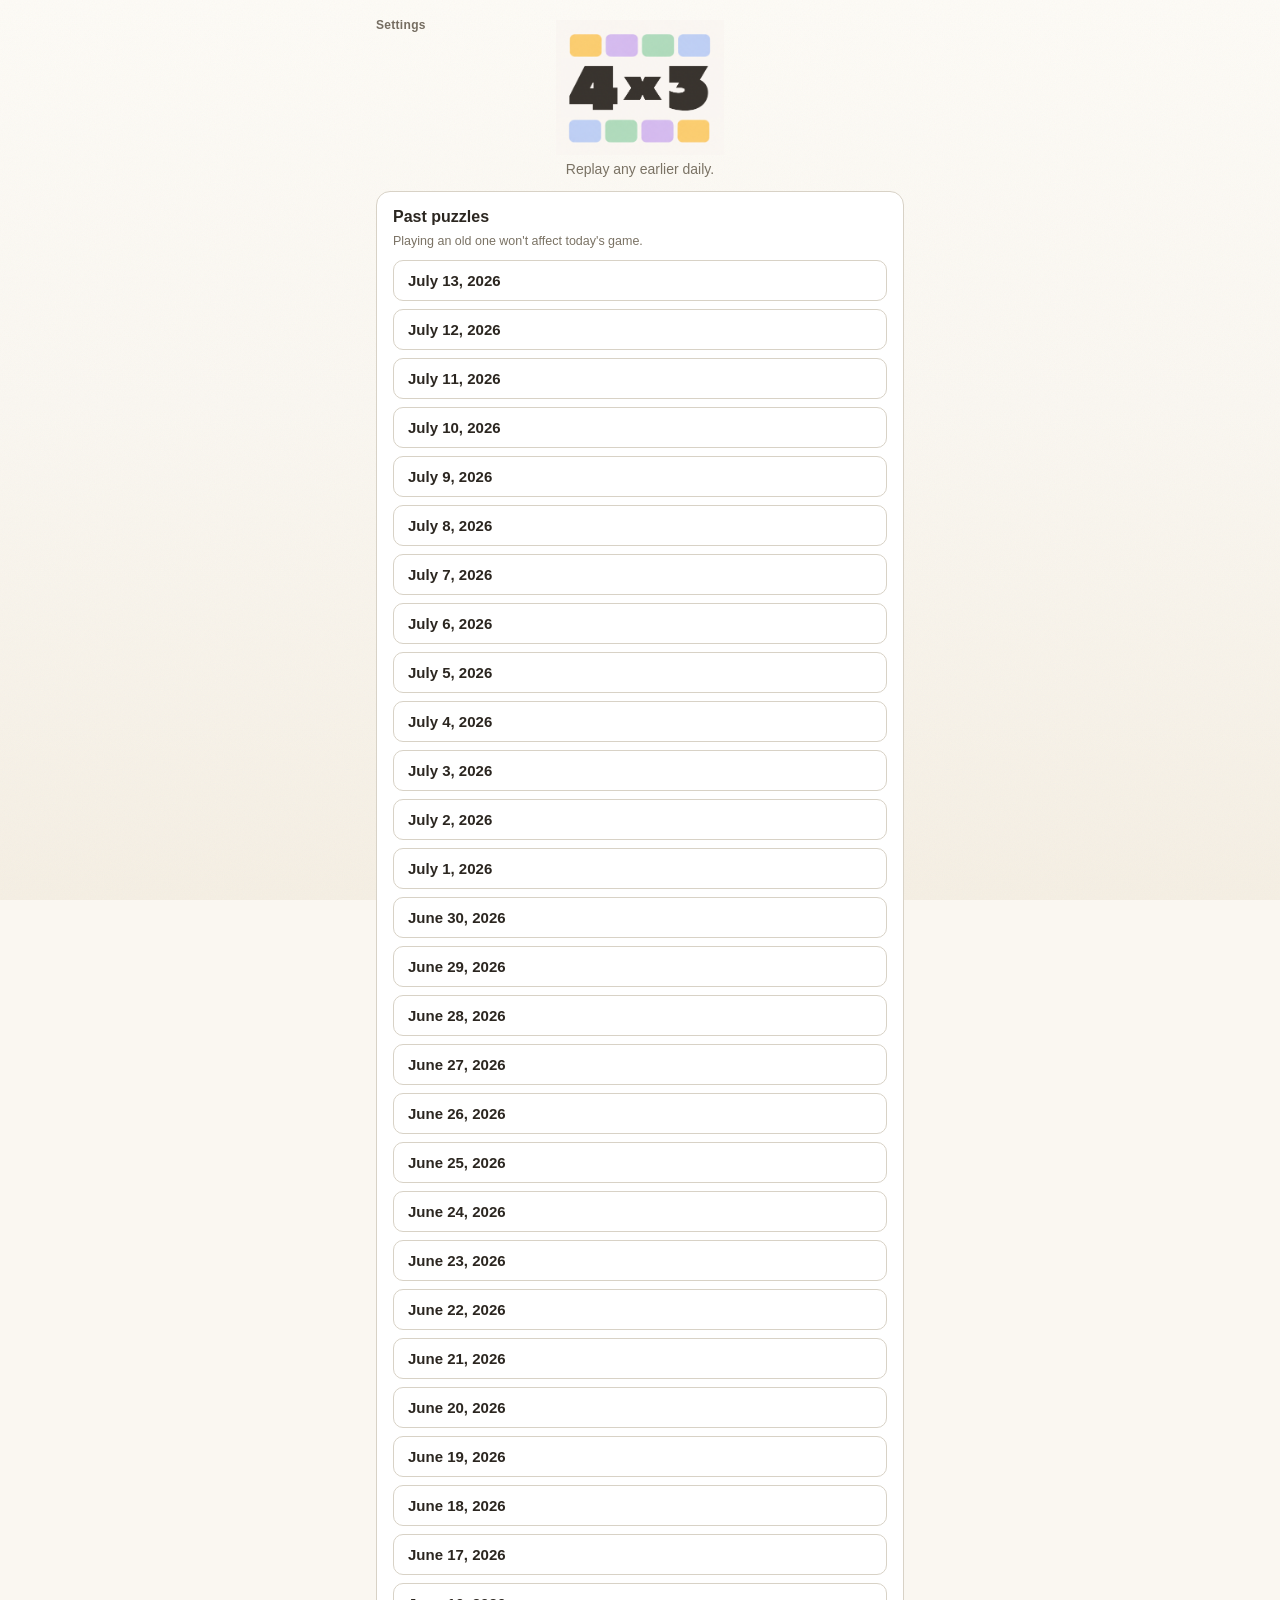
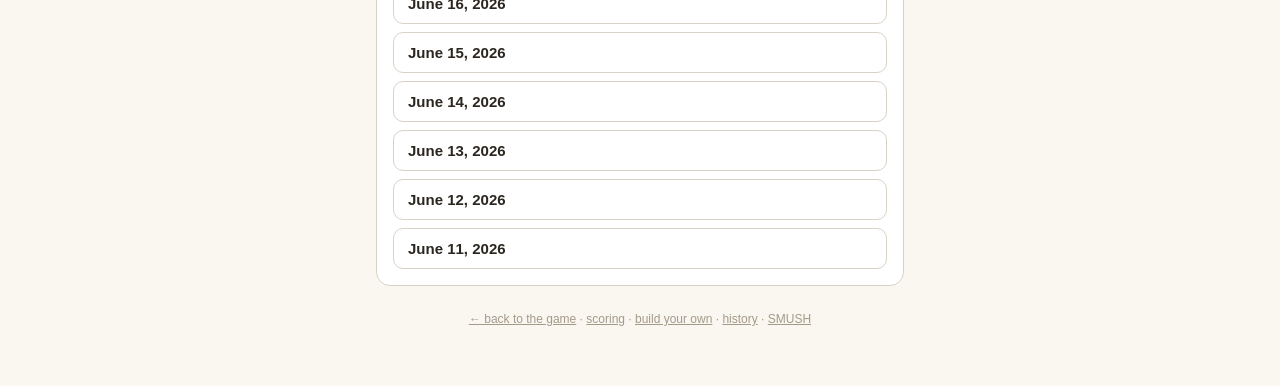
==== commit 71367f8b: "Automated upstream update sync: 2026-07-10 01:50 UTC" ====
--- a/archive.html
+++ b/archive.html
@@ -24,7 +24,7 @@
     <div id="archiveList" class="archlist"></div>
   </div>
   <footer>
-    <a href="index.html">← back to the game</a> · <a href="scoring.html">scoring</a> · <a href="build.html">build your own</a> · <a href="history.html">history</a>
+    <a href="index.html">← back to the game</a> · <a href="scoring.html">scoring</a> · <a href="build.html">build your own</a> · <a href="history.html">history</a> · <a href="https://hankgreen.com/smush">SMUSH</a>
   </footer>
 </div>
 <script>
--- a/shared.css
+++ b/shared.css
@@ -2,21 +2,64 @@
     --c0:#5b8def; --c1:#56b870; --c2:#e7b416; --c3:#a06ee1;
     --ink:#2b2620; --paper:#faf7f1; --card:#ffffff; --line:#d8d2c6;
     --bad:#d05b5b; --good:#56b870;
-  }
+    /* neutral text/fill scale — light values are exactly the literals used before.
+       A single dark override block (below) remaps them for dark mode. */
+    --mut:#7a7264;    /* dominant muted body/label text */
+    --mut2:#a39a89;   /* lighter muted text (footer, close ×, cs-hint) */
+    --mut3:#8f8574;   /* uppercase micro-labels */
+    --mut4:#5d564a;   /* stronger muted text (cs-name, catbox label, hbadge) */
+    --mut5:#756d61;   /* Settings / streak tag (AA-min on paper) */
+    /* solved-card theming: tint fill, text, and hub-gradient mid-tones per category.
+       Light values = the TINTS / COLORS / MIDC constants in shared.js. */
+    --t0:#e8effc; --t1:#e6f4ea; --t2:#fcf3d7; --t3:#f1e8fa;
+    --tc0:#5b8def; --tc1:#56b870; --tc2:#e7b416; --tc3:#a06ee1;
+    --m0:#b1c9f7; --m1:#b3dcc0; --m2:#f3da8e; --m3:#d2b9f0;
+    --soft:#f1ece2;   /* hover / soft chip fill */
+    --soft2:#f4efe6;  /* #pSub pill fill */
+    --soft3:#f4efe5;  /* cs-bar track */
+    --card2:#faf7f1;  /* raised inner fill (tally-ico, achbox, row hover) */
+    --rule:#eee7d9;   /* faint hairline (cs-meter, cs-sec) */
+  }
+  /* ===== dark mode ===== light stays pixel-identical; these only take effect
+     when <html> has class "dark" (explicit) or the OS prefers dark and the user
+     hasn't forced light. The var block is intentionally duplicated verbatim. */
+  html.dark{
+    --ink:#e8e8e8; --paper:#121212; --card:#1e1e1e; --line:#3a3a3a; --bad:#cf6679;
+    --mut:#a3a3a3; --mut2:#8c8c8c; --mut3:#969696; --mut4:#c6c6c6; --mut5:#a3a3a3;
+    --soft:#2a2a2a; --soft2:#262626; --soft3:#2a2a2a; --card2:#262626; --rule:#333333;
+    --t0:#1c2942; --t1:#1c3526; --t2:#3a2f10; --t3:#2f2145;
+    --tc0:#8ab1f7; --tc1:#7cd39d; --tc2:#f0c94f; --tc3:#c9a3f5;
+    --m0:#31486e; --m1:#2b4d36; --m2:#5b4718; --m3:#463063;
+  }
+  @media (prefers-color-scheme: dark){ html:not(.light){
+    --ink:#e8e8e8; --paper:#121212; --card:#1e1e1e; --line:#3a3a3a; --bad:#cf6679;
+    --mut:#a3a3a3; --mut2:#8c8c8c; --mut3:#969696; --mut4:#c6c6c6; --mut5:#a3a3a3;
+    --soft:#2a2a2a; --soft2:#262626; --soft3:#2a2a2a; --card2:#262626; --rule:#333333;
+    --t0:#1c2942; --t1:#1c3526; --t2:#3a2f10; --t3:#2f2145;
+    --tc0:#8ab1f7; --tc1:#7cd39d; --tc2:#f0c94f; --tc3:#c9a3f5;
+    --m0:#31486e; --m1:#2b4d36; --m2:#5b4718; --m3:#463063;
+  } }
   *{box-sizing:border-box; -webkit-tap-highlight-color:transparent;}
-  body{margin:0; background:var(--paper); color:var(--ink);
+  /* rapid taps on buttons (Deselect! tiles!) must never read as a double-tap zoom;
+     manipulation still allows scrolling and pinch-zoom, just no double-tap zoom */
+  button, a, input, textarea, select, label, .logo{touch-action:manipulation;}
+  body{margin:0; color:var(--ink);
+    /* very slight warm fade + faint SVG paper-grain noise on top */
+    background:
+      url("data:image/svg+xml,%3Csvg xmlns='http://www.w3.org/2000/svg' width='120' height='120'%3E%3Cfilter id='n'%3E%3CfeTurbulence type='fractalNoise' baseFrequency='.85' numOctaves='2'/%3E%3C/filter%3E%3Crect width='120' height='120' filter='url(%23n)' opacity='.04'/%3E%3C/svg%3E") fixed,
+      var(--paper) linear-gradient(180deg,#fdfbf6 0%,var(--paper) 45%,#f5efe3 100%) fixed;
     font-family:-apple-system,BlinkMacSystemFont,"Segoe UI",Roboto,Helvetica,Arial,sans-serif;}
   .wrap{max-width:560px; margin:0 auto; padding:20px 16px 60px; position:relative;}
   /* subtle current-streak note tucked into the top-right, next to the logo */
   .streak-tag{position:absolute; top:18px; right:16px; z-index:5;   /* mirrors the Settings link on the left */
-    font-size:12px; font-weight:600; letter-spacing:.3px; color:#756d61;   /* AA-minimum contrast (~4.8:1) */
+    font-size:12px; font-weight:600; letter-spacing:.3px; color:var(--mut5);   /* AA-minimum contrast (~4.8:1) */
     text-decoration:none; line-height:1.2; text-align:right;}
   .streak-tag:hover{color:#59544a;}
   .streak-tag:focus-visible{outline:none; border-radius:4px; box-shadow:0 0 0 2px var(--paper),0 0 0 4px #1f6feb;}
   header{text-align:center; margin-bottom:14px;}
   h1{font-size:42px; margin:0; letter-spacing:2px;}
   .logo{width:168px; max-width:60%; display:block; margin:0 auto 6px;}
-  .tag{color:#7a7264; font-size:14px; margin-top:2px;}
+  .tag{color:var(--mut); font-size:14px; margin-top:2px;}
   nav{display:flex; justify-content:center; gap:8px; margin:18px 0;}
   nav button{border:1.5px solid var(--ink); background:transparent; color:var(--ink);
     padding:7px 18px; border-radius:999px; font-size:14px; font-weight:600; cursor:pointer;}
@@ -24,13 +67,13 @@
   .view{display:none;} .view.on{display:block;}
   .card{background:var(--card); border:1.5px solid var(--line); border-radius:14px; padding:16px; margin-bottom:14px;}
   .ptitle{text-align:center; font-weight:700; font-size:18px;}
-  .pauthor{text-align:center; color:#7a7264; font-size:13px; margin-top:2px;}
+  .pauthor{text-align:center; color:var(--mut); font-size:13px; margin-top:2px;}
   #pSub{width:fit-content; max-width:100%; margin-left:auto; margin-right:auto;
-    color:#9a8a6e; background:#f4efe6; border:1.5px solid var(--line);
+    color:#9a8a6e; background:var(--soft2); border:1.5px solid var(--line);
     border-radius:999px; padding:5px 16px; font-size:12px; font-weight:700;
     letter-spacing:1px; text-transform:uppercase;}
   #pSub.today{color:var(--ink); border:2.5px solid transparent; padding:5px 17px;
-    background:linear-gradient(#f4efe6,#f4efe6) padding-box,
+    background:linear-gradient(var(--soft2),var(--soft2)) padding-box,
       linear-gradient(100deg,var(--c0),var(--c1),var(--c2),var(--c3),var(--c2),var(--c1),var(--c0)) border-box;
     background-size:auto,320% 100%;
     animation:toastflow 4s ease-in-out infinite alternate;}
@@ -39,8 +82,8 @@
   .modes{display:flex; gap:10px; margin-top:14px;}
   .modes button{flex:1; padding:14px 10px; border-radius:12px; border:1.5px solid var(--ink);
     background:var(--card); cursor:pointer; font-size:15px; font-weight:700; color:var(--ink);}
-  .modes button small{display:block; font-weight:400; color:#7a7264; margin-top:4px; font-size:12px;}
-  .modes button:hover{background:#f1ece2;}
+  .modes button small{display:block; font-weight:400; color:var(--mut); margin-top:4px; font-size:12px;}
+  .modes button:hover{background:var(--soft);}
   /* board */
   #boardWrap{margin-top:4px;}
   #board{position:relative; width:100%;}
@@ -70,12 +113,17 @@
   .tile:focus-visible .tin{box-shadow:0 0 0 2px #fff,0 0 0 4px #1f6feb,0 0 0 6px #fff !important; z-index:2;}
   /* idle tiles breathe slowly through faint versions of the four game colors */
   @keyframes idledrift{
-    0%{background-color:#fafcff;} 25%{background-color:#f9fdfa;}
-    50%{background-color:#fffdf6;} 75%{background-color:#fcfaff;}
-    100%{background-color:#fafcff;}
+    0%{background-color:#f8fafe;} 25%{background-color:#f8fcf9;}
+    50%{background-color:#fefcf5;} 75%{background-color:#fbf9fe;}
+    100%{background-color:#f8fafe;}
   }
   .tin.idle{animation:idledrift 16s linear infinite;}
   .tile.lock .tin{cursor:default;}
+  /* solved-category faces — vars, so a live theme flip recolours without a repaint */
+  .tin.cat0{background:var(--t0); border-color:var(--c0); color:var(--tc0);}
+  .tin.cat1{background:var(--t1); border-color:var(--c1); color:var(--tc1);}
+  .tin.cat2{background:var(--t2); border-color:var(--c2); color:var(--tc2);}
+  .tin.cat3{background:var(--t3); border-color:var(--c3); color:var(--tc3);}
   .ctrls{display:flex; justify-content:center; gap:10px; margin-top:16px;}
   .ctrls button, .hbtn{padding:9px 20px; border-radius:999px; border:1.5px solid var(--ink);
     background:transparent; font-weight:600; font-size:14px; cursor:pointer; color:var(--ink);}
@@ -86,9 +134,11 @@
   .hbtn:focus-visible, .yn button:focus-visible, .mclose:focus-visible, .fb .stars button:focus-visible{
     outline:none; box-shadow:0 0 0 2px var(--paper),0 0 0 4px #1f6feb;}
   .ctrls button:disabled{opacity:.35; cursor:default;}
-  .mist{text-align:center; margin-top:12px; font-size:14px; color:#7a7264;}
+  .mist{text-align:center; margin-top:12px; font-size:14px; color:var(--mut);}
   .mist i{display:inline-block; width:11px; height:11px; border-radius:50%; background:var(--bad); margin:0 3px;}
   .mist i.spent{background:#ddd5c7;}
+  .timer{display:none; text-align:center; margin-top:6px; font-size:14px; color:var(--mut); font-variant-numeric:tabular-nums;}
+  html.a11y-st .timer{display:block;}
   .solvedlist{margin-top:10px;}
   .scat{border-radius:10px; padding:5px 12px; margin:5px 0; text-align:center;
     display:flex; align-items:baseline; justify-content:center; gap:8px; flex-wrap:wrap;}
@@ -102,7 +152,7 @@
     width:88%; max-width:380px; max-height:86vh; overflow:auto;
     box-shadow:0 14px 44px rgba(43,38,32,.3);}
   .mclose{position:absolute; top:6px; right:12px; border:none; background:none; font-size:28px;
-    cursor:pointer; color:#a39a89; line-height:1; padding:4px;}
+    cursor:pointer; color:var(--mut2); line-height:1; padding:4px;}
   .mclose:hover{color:var(--ink);}
   .shinewrap{position:absolute; inset:0; border-radius:inherit; overflow:hidden; pointer-events:none;}
   .shinewrap .streak{position:absolute; top:-60%; left:0; width:34%; height:220%;
@@ -133,12 +183,12 @@
   .rowbtns{display:flex; justify-content:center; gap:10px; flex-wrap:wrap;}
   /* builder */
   .f label{display:block; font-size:12px; font-weight:700; text-transform:uppercase;
-    letter-spacing:.5px; color:#7a7264; margin:10px 0 3px;}
+    letter-spacing:.5px; color:var(--mut); margin:10px 0 3px;}
   .f input{width:100%; padding:10px 12px; border:1.5px solid var(--line); border-radius:8px;
-    font-size:16px; background:#fff; color:var(--ink);}   /* 16px keeps iOS from zooming on focus */
+    font-size:16px; background:var(--card); color:var(--ink);}   /* 16px keeps iOS from zooming on focus */
   .f input:focus{outline:none; border-color:var(--ink);}
   .catbox{border:none; border-radius:12px; padding:6px 14px 14px; margin-top:12px;}
-  .catbox label{color:#5d564a;}
+  .catbox label{color:var(--mut4);}
   .two{display:flex; gap:8px;} .two>div{flex:1; min-width:0;}
   /* phones: stack the side-by-side input pairs and let action buttons wrap full-width */
   @media (max-width:480px){
@@ -149,23 +199,46 @@
   }
   .vmsg{font-size:13.5px; margin:4px 0;}
   .vmsg.err{color:var(--bad);} .vmsg.ok{color:var(--good); font-weight:600;}
-  .linkbox{background:#f1ece2; border-radius:8px; padding:9px 10px; font-size:12px;
+  .linkbox{background:var(--soft); border-radius:8px; padding:9px 10px; font-size:12px;
     word-break:break-all; margin:6px 0; max-height:64px; overflow:auto;}
-  .hint{font-size:12.5px; color:#7a7264; margin-top:8px;}
+  .hint{font-size:12.5px; color:var(--mut); margin-top:8px;}
+  /* community stats — quiet, editorial, rule-lined (NYT-ish) */
+  .cstats{padding:18px 18px 14px;}
+  .cs-kicker{font-size:11.5px; font-weight:700; letter-spacing:.16em; text-transform:uppercase;
+    color:var(--ink); border-bottom:2px solid var(--ink); padding-bottom:7px;}
+  .cs-sub{font-size:13px; color:var(--mut); margin:8px 0 2px; font-variant-numeric:tabular-nums;}
+  .cs-note{font-size:14px; color:var(--mut); margin:12px 0 4px; line-height:1.55;}
+  .cs-diff{display:flex; align-items:center; gap:10px; margin:14px 0 2px; font-size:14px;}
+  .cs-diff b{font-weight:700;}
+  .cs-hint{font-size:12px; color:var(--mut2); font-variant-numeric:tabular-nums;}
+  .cs-meter{display:inline-flex; gap:3px;}
+  .cs-meter i{width:20px; height:8px; border-radius:2px; background:var(--rule);}
+  .cs-meter i.on{background:var(--ink);}
+  .cs-label{font-size:11px; font-weight:700; letter-spacing:.12em; text-transform:uppercase; color:var(--mut3);}
+  .cs-sec{margin-top:16px; padding-top:12px; border-top:1px solid var(--rule);}
+  .cs-sec .cs-label{display:block; margin-bottom:8px;}
+  .cs-row{display:flex; align-items:center; gap:10px; margin:6px 0; font-size:13.5px;}
+  .cs-name{flex:0 0 96px; text-align:right; color:var(--mut4); white-space:nowrap; overflow:hidden; text-overflow:ellipsis;}
+  .cs-bar{flex:1; height:13px; background:var(--soft3); border-radius:3px; overflow:hidden;}
+  .cs-bar i{display:block; height:100%; border-radius:3px; min-width:2px;}
+  .cs-pct{flex:0 0 38px; font-weight:600; font-variant-numeric:tabular-nums; text-align:right;}
+  .cs-you{font-size:10px; font-weight:700; letter-spacing:.09em; text-transform:uppercase;
+    background:var(--ink); color:var(--paper); border-radius:4px; padding:2.5px 6px;}
   /* feedback */
   .fb .stars{display:flex; gap:6px; margin:4px 0 10px;}
   .fb .stars button{font-size:24px; background:none; border:none; cursor:pointer; filter:grayscale(1); padding:2px;}
   .fb .stars button.on{filter:none;}
   .fb textarea{width:100%; min-height:70px; border:1.5px solid var(--line); border-radius:8px; padding:8px; font-size:14px; font-family:inherit;}
+  .fb input[type=text]{width:100%; border:1.5px solid var(--line); border-radius:8px; padding:8px; font-size:14px; font-family:inherit; box-sizing:border-box;}
   .yn{display:flex; gap:8px; margin:4px 0 10px;}
   .yn button{padding:6px 16px; border-radius:999px; border:1.5px solid var(--ink); background:transparent; cursor:pointer; font-weight:600; color:var(--ink);}
   .yn button.on{background:var(--ink); color:var(--paper);}
   /* stats */
   .statgrid{display:grid; grid-template-columns:repeat(2,1fr); gap:10px; margin-top:12px;}
-  .stat{background:#f1ece2; border-radius:10px; padding:14px; text-align:center;}
+  .stat{background:var(--soft); border-radius:10px; padding:14px; text-align:center;}
   .stat b{display:block; font-size:28px;}
-  .stat span{font-size:12.5px; color:#7a7264;}
-  footer{text-align:center; font-size:12px; color:#a39a89; margin-top:26px;}
+  .stat span{font-size:12.5px; color:var(--mut);}
+  footer{text-align:center; font-size:12px; color:var(--mut2); margin-top:26px;}
   footer a{color:inherit; text-decoration:underline; cursor:pointer;}
   footer a:hover{color:var(--ink);}
   footer a:focus-visible{outline:none; border-radius:4px; box-shadow:0 0 0 2px var(--paper),0 0 0 4px #1f6feb;}
@@ -175,18 +248,21 @@
     width:100%; text-align:left; padding:11px 14px; border:1.5px solid var(--line);
     border-radius:10px; background:var(--card); color:var(--ink); cursor:pointer;
     font-size:15px; font-weight:600;}
-  .archlist button:hover{background:#f1ece2;}
+  .archlist button:hover{background:var(--soft);}
   .archlist button.cur{border-color:var(--ink);}
-  .archlist button .when{font-size:12px; color:#7a7264; font-weight:400; white-space:nowrap;}
+  .archlist button .when{font-size:12px; color:var(--mut); font-weight:400; white-space:nowrap;}
   .archlist button:focus-visible{outline:none; box-shadow:0 0 0 2px var(--paper),0 0 0 4px #1f6feb;}
   /* scoring */
   .scoresec{margin-top:16px;}
-  .scoresec>b{font-size:11px; letter-spacing:1px; text-transform:uppercase; color:#7a7264; display:block; margin-bottom:2px;}
+  .scoresec>b{font-size:11px; letter-spacing:1px; text-transform:uppercase; color:var(--mut); display:block; margin-bottom:2px;}
   .srow{display:flex; justify-content:space-between; align-items:baseline; gap:14px; padding:8px 0; border-top:1px solid var(--line); font-size:14px; line-height:1.35;}
   .srow .v{font-weight:700; white-space:nowrap;}
   .srow .v.good{color:#3b8f57;} .srow .v.bad{color:var(--bad);}
-  .srow .sd{color:#7a7264; font-size:13px; text-align:right; max-width:56%;}
-  .scat .def{cursor:help;}
+  .srow .sd{color:var(--mut); font-size:13px; text-align:right; max-width:56%;}
+  .scat .def{cursor:help;
+    text-decoration:underline dashed rgba(43,38,32,.4);
+    text-decoration-thickness:1px; text-underline-offset:3px;}
+  .scat .hub.def{text-decoration-color:rgba(184,134,11,.55);} /* hub keeps its gold, softly */
   #deftip{position:fixed; z-index:130; max-width:240px; background:var(--ink); color:var(--paper);
     font-size:12.5px; line-height:1.4; padding:8px 11px; border-radius:9px;
     box-shadow:0 6px 18px rgba(43,38,32,.3); opacity:0; transform:translateY(4px);
@@ -204,13 +280,36 @@
   .promo-banner a:focus-visible, .promo-body a:focus-visible{outline:none; border-radius:3px; box-shadow:0 0 0 2px var(--paper),0 0 0 4px #1f6feb;}
   /* bean stands with feet inside the bar, head poking out the top, on the left */
   .promo-bean{position:absolute; left:8px; bottom:2px; transform:scaleX(-1); height:86px; width:auto; margin:0;}
+  /* Maya stands the same way (not flipped — she's a photo); a touch more left room for her */
+  .promo-maya{position:absolute; left:7px; bottom:1px; height:78px; width:auto; margin:0;
+    filter:drop-shadow(0 3px 5px rgba(80,50,120,.25));}
+  /* Ask Hank Anything brand: cream → orange, orange border, brown text */
+  /* text-only ads (no standing figure) shouldn't reserve the left image gutter */
+  .promo-banner-plain{padding-left:16px;}
+  /* SMUSH wordmark sits vertically centred at the left */
+  .promo-smush{position:absolute; left:10px; top:50%; transform:translateY(-50%); width:96px; height:auto; margin:0;}
+  .promo-banner-smush{padding-left:118px;}
+  /* Something Worth Knowing (SoCal event) — poster colour scheme: indigo/red-orange, gold, cream */
+  .promo-poster{position:absolute; left:9px; top:50%; transform:translateY(-50%); width:110px; height:auto; border-radius:6px;}
+  .promo-banner-swk{padding-left:134px; color:#f3ecdd;
+    background:linear-gradient(120deg,#9c3b2c,#3a2f79 42%,#2b2c74); border-color:#f2c34e;}
+  .promo-banner-swk a{color:#f7c948;}
+  .promo-banner-swk a:hover{color:#ffe08a;}
+  .promo-banner-maya{padding-left:70px; color:#5c3a22;
+    background:linear-gradient(115deg,#fdf5e1,#fbe6bd 60%,#f6cf93);
+    border-color:#eda64f;}
+  .promo-banner-maya b{color:#bf6f1e;}
+  .promo-banner-maya a{color:#bf6f1e;}
+  .promo-banner-maya a:hover{color:#8a4f12;}
   /* desktop sidebar version is hidden until there's a clear gutter to put it in */
   .promo-side{display:none;}
   @media (min-width:1200px){
     .promo-banner{display:none;}
     /* anchored to the RIGHT EDGE OF THE CENTERED COLUMN (50% + half the 560px wrap),
        not the viewport edge, so it can never drift over the board */
-    .promo-side{display:block; position:fixed; top:50%; transform:translateY(-50%);
+    /* pinned just below where the board starts (not centered in the viewport,
+       which made it wander with window height) */
+    .promo-side{display:block; position:fixed; top:236px; transform:none;
       left:calc(50% + 296px); right:auto; width:200px; color:#3a3128;
       background:linear-gradient(160deg,#dee8fb,#def0e3 34%,#f9efcd 67%,#ebdff8);
       border:1.5px solid rgba(120,100,150,.28); border-radius:16px; padding:16px 16px 18px;
@@ -218,6 +317,26 @@
     .promo-kicker{font-size:10px; letter-spacing:1.5px; text-transform:uppercase; color:#8a6fb0; font-weight:700;}
     .promo-body{font-size:13.5px; line-height:1.5; color:#3a3128; margin:5px 0 0;}
     .promo-img{display:block; width:130px; max-width:80%; margin:0 auto 4px;}
+    /* Maya stands up out of the top of the sidebar card (negative top margin lets her poke above) */
+    .promo-maya-side{display:block; width:112px; max-width:80%; margin:-75px auto 8px;
+      filter:drop-shadow(0 6px 11px rgba(80,50,120,.22));}
+    /* Ask Hank Anything brand colours for the sidebar card */
+    .promo-side-maya{color:#5c3a22;
+      background:linear-gradient(160deg,#fdf5e1,#fbe6bd 60%,#f6cf93);
+      border-color:#eda64f;}
+    .promo-side-maya .promo-kicker{color:#a9702e;}
+    .promo-side-maya .promo-body{color:#5c3a22;}
+    .promo-side-maya .promo-body b{color:#bf6f1e;}
+    .promo-side-maya .promo-body a{color:#bf6f1e;}
+    /* Something Worth Knowing (SoCal event) sidebar */
+    .promo-swk-side{display:block; width:100%; max-width:186px; height:auto; margin:0 auto 8px;
+      border-radius:8px;}
+    .promo-side-swk{color:#f3ecdd;
+      background:linear-gradient(160deg,#9c3b2c,#3a2f79 42%,#2b2c74); border-color:#f2c34e;}
+    .promo-side-swk .promo-kicker{color:#f7c948;}
+    .promo-side-swk .promo-body{color:#f3ecdd;}
+    .promo-side-swk .promo-body a{color:#f7c948;}
+    .promo-side-swk .promo-body a:hover{color:#ffe08a;}
     .promo-apps{display:flex; gap:8px; margin-top:11px;}
     .promo-apps a{flex:1; text-align:center; text-decoration:none; font-size:13px; font-weight:700;
       color:#7d3fc4; border:1.5px solid rgba(125,63,196,.45); border-radius:999px; padding:6px 8px;}
@@ -225,14 +344,29 @@
     .promo-apps a:focus-visible{outline:none; box-shadow:0 0 0 2px var(--paper),0 0 0 4px #1f6feb;}
   }
   /* ---------- score tally (counter + icon badges in the result modal) ---------- */
+  /* streak-milestone banner: a gold bar across the top of the results card */
+  .mstreak{margin:-4px 0 14px; padding:11px 12px 12px; text-align:center; border-radius:12px;
+    font-weight:800; font-size:19px; letter-spacing:.06em; color:#5a4404;
+    background:linear-gradient(100deg,#f6d365 0%,#fde9a8 28%,#f3c94f 55%,#fbe08a 82%,#f6d365 100%);
+    background-size:220% 100%; animation:mstreak-shimmer 3.2s linear infinite;
+    box-shadow:0 2px 10px rgba(212,160,23,.35), inset 0 0 0 1.5px rgba(255,255,255,.55);}
+  .mstreak span{display:block; font-size:12.5px; font-weight:600; letter-spacing:.02em; margin-top:3px; color:#7a5d10;}
+  /* silver tier (streaks of 5 and 10) */
+  .mstreak.sv{color:#3d434e;
+    background:linear-gradient(100deg,#e3e7ee 0%,#f7f9fc 28%,#c3cad5 55%,#eef1f6 82%,#e3e7ee 100%);
+    background-size:220% 100%;
+    box-shadow:0 2px 10px rgba(136,143,157,.4), inset 0 0 0 1.5px rgba(255,255,255,.65);}
+  .mstreak.sv span{color:#566070;}
+  @keyframes mstreak-shimmer{from{background-position:0% 0;}to{background-position:220% 0;}}
+  @media (prefers-reduced-motion: reduce){ .mstreak{animation:none;} }
   .tally-count{font-size:54px; font-weight:800; text-align:center; color:var(--ink); line-height:1; margin:6px 0 12px;}
   .tally-icons{display:flex; flex-wrap:wrap; gap:7px; justify-content:center; min-height:1px;}
   .tally-ico{width:40px; height:40px; display:flex; align-items:center; justify-content:center; font-size:22px;
-    border-radius:10px; border:1.5px solid var(--line); background:#faf7f1; cursor:help; user-select:none;}
+    border-radius:10px; border:1.5px solid var(--line); background:var(--card2); cursor:help; user-select:none;}
   /* readable award rows: icon · description · coloured points, stays on screen for screenshots */
   .tally-list{display:flex; flex-direction:column; gap:7px; max-width:300px; margin:2px auto 12px;}
   .tally-row{display:flex; align-items:center; gap:10px; padding:8px 12px; border-radius:11px;
-    border:1.5px solid var(--line); background:#fff; box-shadow:0 1px 4px rgba(43,38,32,.06);
+    border:1.5px solid var(--line); background:var(--card); box-shadow:0 1px 4px rgba(43,38,32,.06);
     will-change:transform,opacity;}
   .tally-row .tr-ico{flex:none; width:24px; text-align:center; font-size:21px; line-height:1;}
   .tally-row .tr-label{flex:1; text-align:left; font-size:13.5px; font-weight:600; color:var(--ink); line-height:1.25;}
@@ -256,18 +390,18 @@
   .hstats{display:grid; grid-template-columns:repeat(2,1fr); gap:10px; margin-top:10px;}
   .hstat{border-radius:12px; padding:13px 12px; text-align:center; border:1.5px solid transparent;}
   .hstat b{display:block; font-size:26px; font-weight:800; line-height:1.1;}
-  .hstat span{font-size:12px; color:#7a7264;}
+  .hstat span{font-size:12px; color:var(--mut);}
   .hstat.c0{background:#eef4fe; border-color:#d3e1fb;} .hstat.c0 b{color:#3f6fd0;}
   .hstat.c1{background:#edf7f0; border-color:#d1e9d8;} .hstat.c1 b{color:#3f9b5e;}
   .hstat.c2{background:#fcf6e2; border-color:#efe2b4;} .hstat.c2 b{color:#b3870f;}
   .hstat.c3{background:#f5eefb; border-color:#e6d5f3;} .hstat.c3 b{color:#8a55c9;}
   /* achievements rectangle */
   .ach-box{border:1.5px solid var(--line); border-radius:14px; padding:14px 14px 15px; margin-top:14px; background:var(--card);}
-  .ach-box>b{font-size:11px; letter-spacing:1px; text-transform:uppercase; color:#7a7264; display:block; margin-bottom:11px;}
+  .ach-box>b{font-size:11px; letter-spacing:1px; text-transform:uppercase; color:var(--mut); display:block; margin-bottom:11px;}
   .ach-grid{display:flex; flex-wrap:wrap; gap:8px;}
   .achbox{width:46px; height:46px; display:flex; align-items:center; justify-content:center;
     font-size:24px; line-height:1; border-radius:11px; border:1.5px solid var(--line);
-    background:#faf7f1; cursor:help; user-select:none;}
+    background:var(--card2); cursor:help; user-select:none;}
   .achbox.locked{color:#bfb7a7; background:#f2eee6; font-weight:700; font-size:20px;}
   .histlist{display:flex; flex-direction:column; gap:8px; margin-top:14px;}
   .histrow{border:1.5px solid var(--line); border-radius:10px; padding:10px 13px; background:var(--card);}
@@ -275,10 +409,10 @@
   .histrow .hh-date{font-weight:700; font-size:14px;}
   .histrow .hh-score{font-weight:800; font-size:14px; white-space:nowrap;}
   .histrow .hh-score.loss{color:var(--bad);}
-  .histrow .hh-meta{font-size:12.5px; color:#7a7264; margin-top:2px;}
+  .histrow .hh-meta{font-size:12.5px; color:var(--mut); margin-top:2px;}
   .histrow .hh-badges{display:flex; flex-wrap:wrap; gap:5px; margin-top:7px;}
   .histrow.tappable{cursor:pointer;}
-  .histrow.tappable:hover{background:#faf7f1; border-color:#cfc7b8;}
+  .histrow.tappable:hover{background:var(--card2); border-color:#cfc7b8;}
   .hh-cardlink{color:#7d3fc4; font-weight:700; white-space:nowrap;}
   #cardLightbox{position:fixed; inset:0; z-index:120; display:none; align-items:center; justify-content:center;
     background:rgba(43,38,32,.62); padding:20px; cursor:zoom-out;}
@@ -286,7 +420,7 @@
   #cardLightbox img{max-width:min(420px,92vw); max-height:90vh; width:auto; border-radius:14px;
     box-shadow:0 14px 44px rgba(0,0,0,.4);}
   .hbadge{font-size:10.5px; font-weight:700; letter-spacing:.3px; text-transform:uppercase;
-    padding:2px 8px; border-radius:999px; background:#f1ece2; color:#5d564a; border:1px solid var(--line);}
+    padding:2px 8px; border-radius:999px; background:var(--soft); color:var(--mut4); border:1px solid var(--line);}
   .hbadge.gold{background:linear-gradient(120deg,#f7e7a8,#d8b24a); color:#5a4406; border-color:#caa53a;}
   .hbadge.silver{background:linear-gradient(120deg,#eef1f5,#c2c9d4); color:#4a505c; border-color:#b8bfca;}
   .hbadge.rule{background:#f3dada; color:#7a2e22; border-color:#e0b3b3;}
@@ -295,15 +429,15 @@
   /* "Settings" link, upper-left of the column — exact mirror of the streak tag */
   #a11yBtn{position:absolute; top:18px; left:16px; z-index:5; border:0; background:none; padding:0;
     font-family:inherit; font-size:12px; font-weight:600; letter-spacing:.3px; line-height:1.2;
-    color:#756d61; cursor:pointer; text-align:left;}   /* AA-minimum contrast (~4.8:1) */
+    color:var(--mut5); cursor:pointer; text-align:left;}   /* AA-minimum contrast (~4.8:1) */
   #a11yBtn:hover{color:#59544a;}
   #a11yBtn:focus-visible{outline:none; border-radius:4px; box-shadow:0 0 0 2px var(--paper),0 0 0 4px #1f6feb;}
   #a11yMenu{position:absolute; top:42px; left:16px; z-index:140; background:var(--card); border:1.5px solid var(--line);
     border-radius:12px; padding:10px; box-shadow:0 8px 26px rgba(43,38,32,.22); min-width:196px;}
   #a11yMenu[hidden]{display:none;}
-  #a11yMenu .a11y-h{font-size:11px; font-weight:700; text-transform:uppercase; letter-spacing:1px; color:#7a7264; margin:2px 4px 8px;}
+  #a11yMenu .a11y-h{font-size:11px; font-weight:700; text-transform:uppercase; letter-spacing:1px; color:var(--mut); margin:2px 4px 8px;}
   .a11y-opt{display:flex; align-items:center; gap:9px; padding:7px 6px; border-radius:8px; font-size:14px; cursor:pointer;}
-  .a11y-opt:hover{background:#f1ece2;}
+  .a11y-opt:hover{background:var(--soft);}
   .a11y-opt input{width:18px; height:18px; flex:none; cursor:pointer;}
   .a11y-opt:focus-within{box-shadow:0 0 0 2px var(--paper),0 0 0 4px #1f6feb;}
 
@@ -327,7 +461,7 @@
   .a11y-hc .srow .sd, .a11y-hc .streak-tag, .a11y-hc #a11yBtn, .a11y-hc .stat span, .a11y-hc .cell .auth{color:#3a3128 !important;}
   .a11y-hc footer a{color:#15120d;}
   .a11y-hc .tin{border-width:2px; border-color:#6a6253;}
-  .a11y-hc .card, .a11y-hc .histrow, .a11y-hc .archlist button, .a11y-hc .tally-row{border-color:#7a7264;}
+  .a11y-hc .card, .a11y-hc .histrow, .a11y-hc .archlist button, .a11y-hc .tally-row{border-color:var(--mut);}
 
   /* ---------- a11y: bigger text ---------- */
   .a11y-bt .tin{font-size:clamp(13px,4.2vw,18px);}
@@ -338,3 +472,100 @@
   .a11y-bt .tally-count{font-size:62px;}
   .a11y-bt .hh-date, .a11y-bt .hh-score, .a11y-bt footer{font-size:15px;}
   .a11y-bt .f input, .a11y-bt .f label{font-size:16px;}
+
+  /* =====================================================================
+     DARK MODE — component overrides.
+     shared.js resolves the effective theme (explicit class OR system pref)
+     and adds class "thm-dark" to <html>, so every rule below is a single
+     selector. The :root variables (top of file) already carry most of the
+     work; these handle literals that couldn't be var-ified and JS-painted
+     pastel cards whose inherited var(--ink) text would flip to light.
+     Nothing here affects light mode.
+     ===================================================================== */
+  /* page background: same grain noise, near-flat Material #121212 */
+  html.thm-dark body{
+    background:
+      url("data:image/svg+xml,%3Csvg xmlns='http://www.w3.org/2000/svg' width='120' height='120'%3E%3Cfilter id='n'%3E%3CfeTurbulence type='fractalNoise' baseFrequency='.85' numOctaves='2'/%3E%3C/filter%3E%3Crect width='120' height='120' filter='url(%23n)' opacity='.05'/%3E%3C/svg%3E") fixed,
+      var(--paper) linear-gradient(180deg,#181818 0%,var(--paper) 45%,#0e0e0e 100%) fixed;}
+
+  /* the logo carries its own paper background — frame it as a rounded card so
+     it reads as deliberate on the dark page instead of a hard-edged rectangle */
+  html.thm-dark .logo{background:#faf7f1; border-radius:16px; padding:7px 10px;
+    box-shadow:0 2px 12px rgba(0,0,0,.45);}
+
+  /* one-off muted-text literals not covered by the var scale */
+  html.thm-dark .streak-tag:hover,
+  html.thm-dark #a11yBtn:hover{color:#c6c6c6;}
+  html.thm-dark #pSub{color:#bb86fc;}                 /* Material primary as the small accent */
+  html.thm-dark .mist i.spent{background:#3a3a3a;}    /* was #ddd5c7 */
+
+  /* betabanner: warm gold note → gold on dark surface */
+  html.thm-dark .betabanner{background:#1e1e1e; border-color:#8a6f1e; color:var(--ink);}
+
+  /* idle-card drift + one-card mode: faint pale tints → faint dark tints.
+     (JS never paints these; they're pure CSS backgrounds.) */
+  html.thm-dark .tin.idle{animation:idledrift-dk 16s linear infinite;}
+  @keyframes idledrift-dk{
+    0%{background-color:#2a2b2f;} 25%{background-color:#2a2e2b;}
+    50%{background-color:#2e2c26;} 75%{background-color:#2c2a2f;}
+    100%{background-color:#2a2b2f;}
+  }
+  html.thm-dark .a11y-oc .tin.idle{background-color:#282d2b !important;}
+  /* tback easter-egg image sits on a neutral fill; keep it subtle in dark */
+  html.thm-dark .tback{background-color:#33413f;}
+
+  /* tally rows: pale success/error/achievement tints → dark tints
+     (COLORS/borders stay; only the pale fill flips) */
+  html.thm-dark .tally-row.pos{background:linear-gradient(var(--card),#1f2b25);}
+  html.thm-dark .tally-row.neg{background:linear-gradient(var(--card),#2f1e23);}   /* error-tinged */
+  html.thm-dark .tally-row.ach{background:linear-gradient(var(--card),#2b2720);}
+
+  /* history colour stat squares: pale pastel cards stay (physical-card feel),
+     but the muted <span> caption (var(--mut)) would be light-on-pale → pin it.
+     The coloured <b> values already use dark literals, readable on the pastels. */
+  html.thm-dark .hstat span{color:#5a5245;}
+  /* locked achievement chips: pale fill + faint text → dark fill + faint text */
+  html.thm-dark .achbox.locked{background:#262626; color:#8a8a8a;}
+
+  /* rule-breaker history badge: Material error pink on a dark chip */
+  html.thm-dark .hbadge.rule{background:#2b191e; color:#cf6679; border-color:#5e3440;}
+
+  /* selected tiles: light mode inverts to an ink card, but inverting in dark
+     produces a glaring light tile — use a raised dark gray with a bright edge */
+  html.thm-dark .tile.sel .tin{background:#3f3f3f; color:#ffffff; border-color:#cfcfcf;}
+
+  /* ads are light-designed; hide them in dark mode for now */
+  html.thm-dark .promo-banner, html.thm-dark .promo-side{display:none !important;}
+
+  /* solved rows (.scat) now use the themed --t/--tc vars, so their text can
+     stay var(--ink) in both modes; just brighten the gold hub + dashed
+     tooltip underlines so they read on the dark tints */
+  html.thm-dark .scat .hub{color:#d9a92d;}
+  /* builder category boxes use the themed --t vars now; their labels
+     (var(--mut4)) read fine on the dark tints without a pin */
+
+  /* deftip tooltip flips with --ink/--paper already (uses vars); the dashed
+     underline needs a light ink on the dark tints */
+  html.thm-dark .scat .def{text-decoration-color:rgba(232,232,232,.45);}
+  html.thm-dark .scat .hub.def{text-decoration-color:rgba(217,169,45,.6);}
+
+  /* high-contrast + dark: the a11y-hc rules assume a light page. Re-light the
+     forced-dark text so HC stays high-contrast on a dark background. */
+  html.thm-dark.a11y-hc body{color:#ffffff;}
+  html.thm-dark.a11y-hc .tag, html.thm-dark.a11y-hc .hint, html.thm-dark.a11y-hc footer,
+  html.thm-dark.a11y-hc .pauthor, html.thm-dark.a11y-hc .srow .sd, html.thm-dark.a11y-hc .streak-tag,
+  html.thm-dark.a11y-hc #a11yBtn, html.thm-dark.a11y-hc .stat span,
+  html.thm-dark.a11y-hc .cell .auth{color:#e0e0e0 !important;}
+  html.thm-dark.a11y-hc footer a{color:#ffffff;}
+  html.thm-dark.a11y-hc .tin{border-color:#bdbdbd;}
+
+  /* shadows: the warm rgba(43,38,32,…) shadows all but vanish on a dark page.
+     Restrengthen the raised surfaces with a darker, slightly deeper shadow. */
+  html.thm-dark .mcard{box-shadow:0 14px 44px rgba(0,0,0,.55);}
+  html.thm-dark .mback{background:rgba(0,0,0,.6);}
+  html.thm-dark .toast{box-shadow:0 6px 18px rgba(0,0,0,.5);}
+  html.thm-dark #a11yMenu{box-shadow:0 8px 26px rgba(0,0,0,.5);}
+  html.thm-dark #deftip{box-shadow:0 6px 18px rgba(0,0,0,.5);}
+  html.thm-dark .tally-row{box-shadow:0 1px 4px rgba(0,0,0,.35);}
+  html.thm-dark .streak-hero{box-shadow:0 10px 26px rgba(0,0,0,.45);}
+  html.thm-dark #cardLightbox{background:rgba(0,0,0,.78);}
